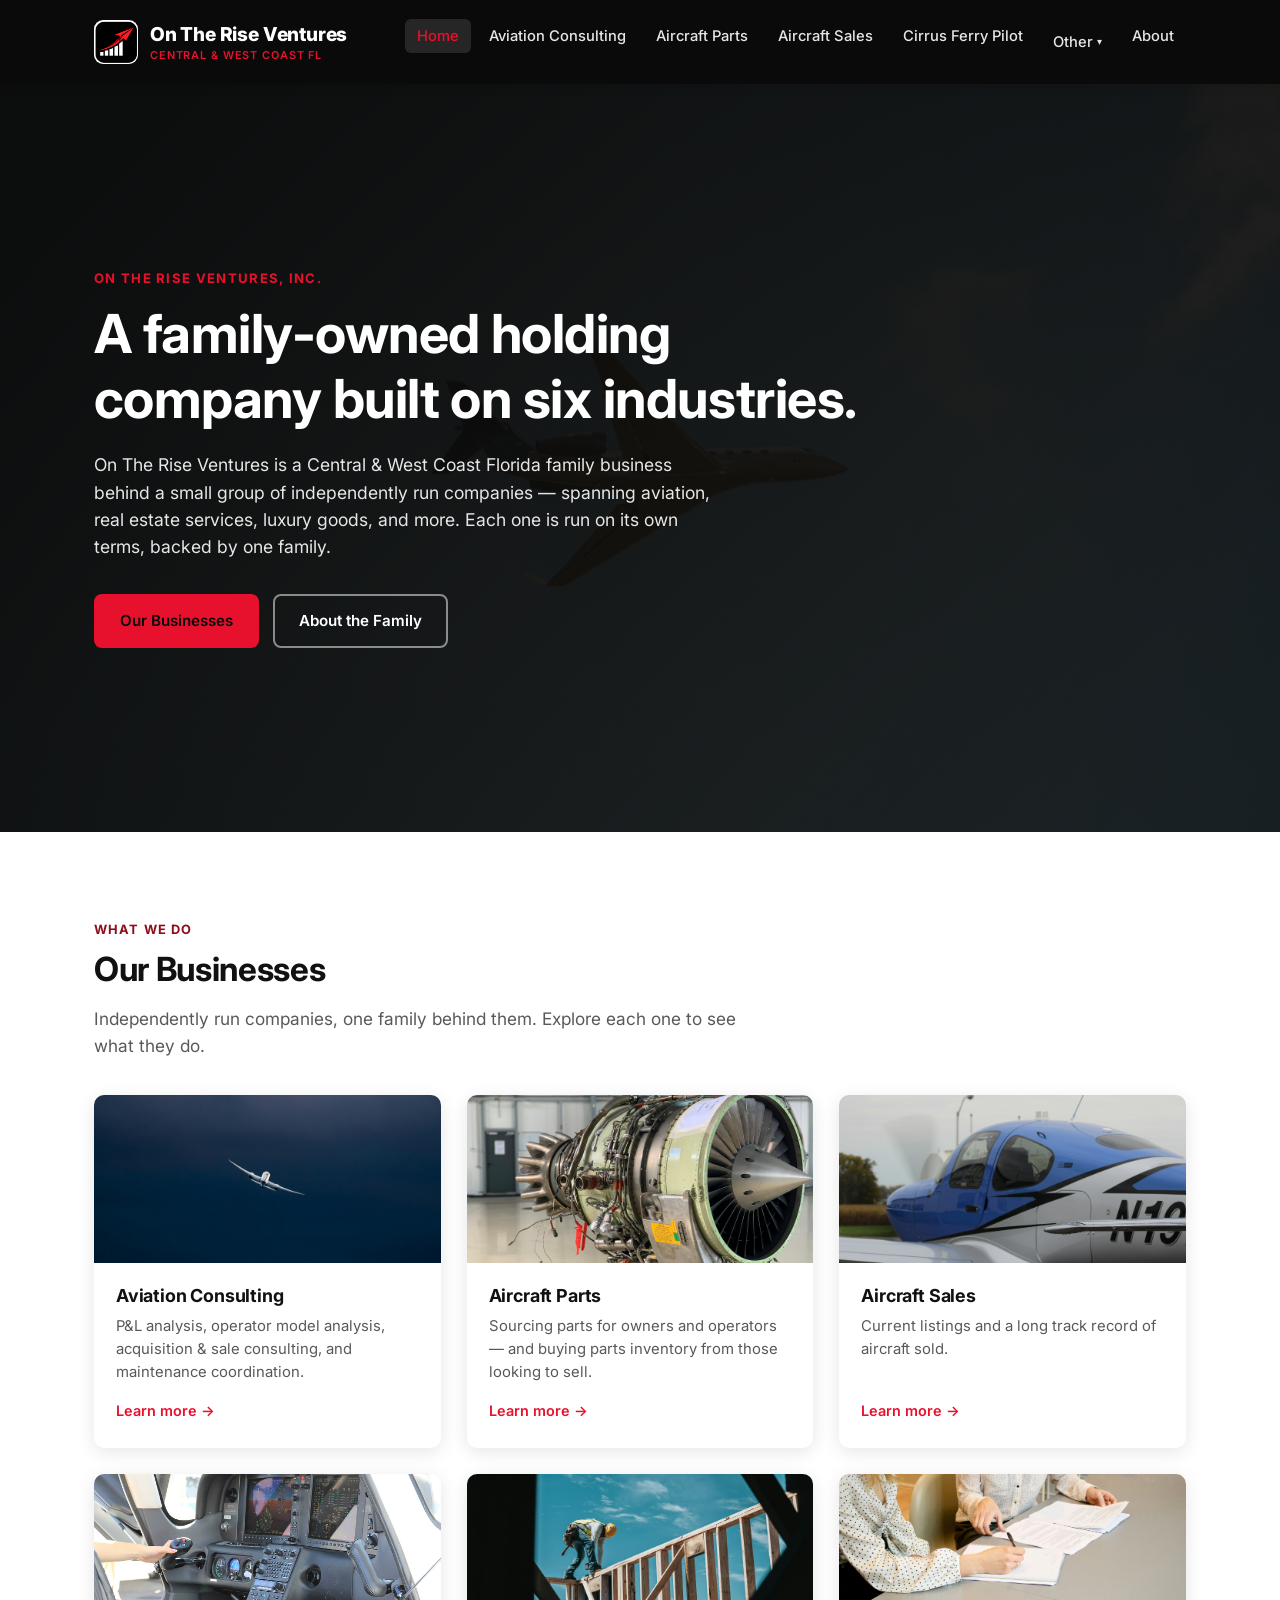
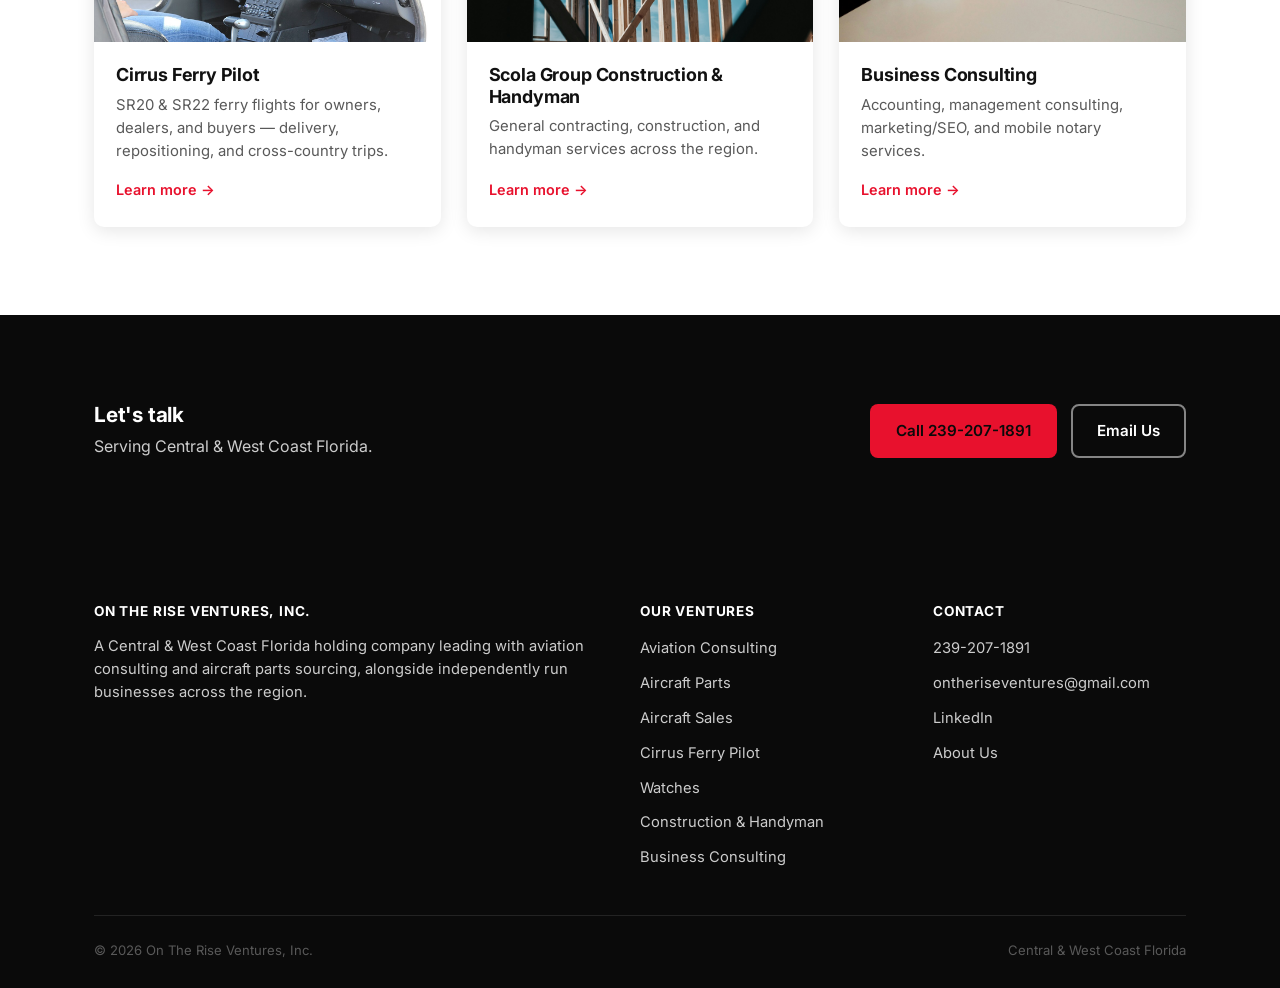
==== index.html @ 6108787e "Remove Watches from homepage grid; give Cirrus Ferry Pilot its own photo Homepage business grid no l" ====
<!DOCTYPE html>
<html lang="en">
<head>
<meta charset="UTF-8">
<meta name="viewport" content="width=device-width, initial-scale=1.0">
<title>On The Rise Ventures | A Family-Owned Holding Company</title>
<meta name="description" content="On The Rise Ventures is a Central &amp; West Coast Florida family business behind six independently run companies spanning aviation, construction, business consulting, and watches.">
<link rel="preconnect" href="https://fonts.googleapis.com">
<link rel="preconnect" href="https://fonts.gstatic.com" crossorigin>
<link href="https://fonts.googleapis.com/css2?family=Inter:wght@400;500;600;700;800&display=swap" rel="stylesheet">
<link rel="stylesheet" href="/assets/css/style.css">
<link rel="icon" href="/assets/images/logo.png" type="image/png">
</head>
<body>

<header class="site-header">
  <div class="container">
    <a href="/" class="brand" style="text-decoration:none;">
      <img src="/assets/images/logo.png" alt="On The Rise Ventures logo" class="brand-logo">
      <span class="brand-text">
        <span class="brand-name">On The Rise Ventures</span>
        <span class="brand-tag">Central &amp; West Coast FL</span>
      </span>
    </a>
    <button class="nav-toggle" aria-label="Toggle menu" aria-expanded="false">&#9776;</button>
    <nav class="main-nav">
      <ul>
        <li><a href="/" aria-current="page">Home</a></li>
        <li><a href="/aviation-consulting.html">Aviation Consulting</a></li>
        <li><a href="/aircraft-parts.html">Aircraft Parts</a></li>
        <li><a href="/aircraft-sales.html">Aircraft Sales</a></li>
        <li><a href="/cirrus-ferry.html">Cirrus Ferry Pilot</a></li>
        <li class="has-dropdown">
          <details class="dropdown">
            <summary>Other</summary>
            <ul class="dropdown-menu">
              <li><a href="/watches.html">Watches</a></li>
              <li><a href="/construction.html">Construction &amp; Handyman</a></li>
              <li><a href="/consulting.html">Business Consulting</a></li>
            </ul>
          </details>
        </li>
        <li><a href="/about.html">About</a></li>
      </ul>
    </nav>
  </div>
</header>

<section class="hero">
  <img class="hero-bg" src="/assets/images/hero-home.jpg" alt="">
  <div class="hero-overlay"></div>
  <div class="container">
    <div class="hero-eyebrow">On The Rise Ventures, Inc.</div>
    <h1>A family-owned holding company built on six industries.</h1>
    <p>On The Rise Ventures is a Central &amp; West Coast Florida family business behind a small group of independently run companies — spanning aviation, real estate services, luxury goods, and more. Each one is run on its own terms, backed by one family.</p>
    <div class="btn-row">
      <a href="#businesses" class="btn btn-primary">Our Businesses</a>
      <a href="/about.html" class="btn btn-outline">About the Family</a>
    </div>
  </div>
</section>

<section id="businesses">
  <div class="container">
    <div class="eyebrow">What We Do</div>
    <h2>Our Businesses</h2>
    <p class="lead">Independently run companies, one family behind them. Explore each one to see what they do.</p>

    <div class="card-grid" style="margin-top:36px;">
      <a class="biz-card" href="/aviation-consulting.html">
        <div class="biz-card-img"><img src="/assets/images/aviation-consulting.jpg" alt="Business jet in flight"></div>
        <div class="biz-card-body">
          <h3>Aviation Consulting</h3>
          <p>P&amp;L analysis, operator model analysis, acquisition &amp; sale consulting, and maintenance coordination.</p>
          <span class="biz-card-link">Learn more &rarr;</span>
        </div>
      </a>
      <a class="biz-card" href="/aircraft-parts.html">
        <div class="biz-card-img"><img src="/assets/images/aircraft-parts.jpg" alt="Aircraft engine parts"></div>
        <div class="biz-card-body">
          <h3>Aircraft Parts</h3>
          <p>Sourcing parts for owners and operators — and buying parts inventory from those looking to sell.</p>
          <span class="biz-card-link">Learn more &rarr;</span>
        </div>
      </a>
      <a class="biz-card" href="/aircraft-sales.html">
        <div class="biz-card-img"><img src="/assets/images/aircraft-sales.jpg" alt="Cirrus SR22 on the ramp"></div>
        <div class="biz-card-body">
          <h3>Aircraft Sales</h3>
          <p>Current listings and a long track record of aircraft sold.</p>
          <span class="biz-card-link">Learn more &rarr;</span>
        </div>
      </a>
      <a class="biz-card" href="/cirrus-ferry.html">
        <div class="biz-card-img"><img src="/assets/images/cirrus-ferry-pilot.jpg" alt="Pilot's hand on the sidestick of a Cirrus SR22 cockpit"></div>
        <div class="biz-card-body">
          <h3>Cirrus Ferry Pilot</h3>
          <p>SR20 &amp; SR22 ferry flights for owners, dealers, and buyers &mdash; delivery, repositioning, and cross-country trips.</p>
          <span class="biz-card-link">Learn more &rarr;</span>
        </div>
      </a>
      <a class="biz-card" href="/construction.html">
        <div class="biz-card-img"><img src="/assets/images/construction.jpg" alt="Framer working on a residential construction site"></div>
        <div class="biz-card-body">
          <h3>Scola Group Construction &amp; Handyman</h3>
          <p>General contracting, construction, and handyman services across the region.</p>
          <span class="biz-card-link">Learn more &rarr;</span>
        </div>
      </a>
      <a class="biz-card" href="/consulting.html">
        <div class="biz-card-img"><img src="/assets/images/consulting.jpg" alt="Two people reviewing business documents"></div>
        <div class="biz-card-body">
          <h3>Business Consulting</h3>
          <p>Accounting, management consulting, marketing/SEO, and mobile notary services.</p>
          <span class="biz-card-link">Learn more &rarr;</span>
        </div>
      </a>
    </div>
  </div>
</section>

<section class="section-dark">
  <div class="container">
    <div class="contact-block" style="background:transparent; padding:0;">
      <div>
        <h3>Let's talk</h3>
        <p>Serving Central &amp; West Coast Florida.</p>
      </div>
      <div class="contact-links">
        <a href="tel:2392071891" class="btn btn-primary">Call 239-207-1891</a>
        <a href="mailto:ontheriseventures@gmail.com" class="btn btn-outline">Email Us</a>
      </div>
    </div>
  </div>
</section>

<footer class="site-footer">
  <div class="container">
    <div class="footer-grid">
      <div>
        <h4>On The Rise Ventures, Inc.</h4>
        <p>A Central &amp; West Coast Florida holding company leading with aviation consulting and aircraft parts sourcing, alongside independently run businesses across the region.</p>
      </div>
      <div>
        <h4>Our Ventures</h4>
        <ul>
          <li><a href="/aviation-consulting.html">Aviation Consulting</a></li>
          <li><a href="/aircraft-parts.html">Aircraft Parts</a></li>
          <li><a href="/aircraft-sales.html">Aircraft Sales</a></li>
          <li><a href="/cirrus-ferry.html">Cirrus Ferry Pilot</a></li>
          <li><a href="/watches.html">Watches</a></li>
          <li><a href="/construction.html">Construction &amp; Handyman</a></li>
          <li><a href="/consulting.html">Business Consulting</a></li>
        </ul>
      </div>
      <div>
        <h4>Contact</h4>
        <ul>
          <li><a href="tel:2392071891">239-207-1891</a></li>
          <li><a href="mailto:ontheriseventures@gmail.com">ontheriseventures@gmail.com</a></li>
          <li><a href="https://www.linkedin.com/in/scolamichael" target="_blank" rel="noopener">LinkedIn</a></li>
          <li><a href="/about.html">About Us</a></li>
        </ul>
      </div>
    </div>
    <div class="footer-bottom">
      <span>&copy; 2026 On The Rise Ventures, Inc.</span>
      <span>Central &amp; West Coast Florida</span>
    </div>
  </div>
</footer>

<script src="/assets/js/main.js"></script>
</body>
</html>
---- assets/css/style.css ----
/* ===== Design tokens ===== */
:root {
  --navy-900: #0a0a0a;
  --navy-800: #161616;
  --navy-700: #262626;
  --terracotta-500: #b3101f;
  --terracotta-600: #8f0c18;
  --teal-500: #e8112d;
  --teal-600: #c40d24;
  --amber-500: #e8112d;
  --amber-600: #c40d24;
  --white: #ffffff;
  --gray-50: #f4f4f4;
  --gray-100: #e6e6e6;
  --gray-300: #cccccc;
  --gray-600: #595959;
  --gray-900: #111111;

  --font-sans: 'Inter', -apple-system, BlinkMacSystemFont, 'Segoe UI', Roboto, sans-serif;

  --max-width: 1140px;
  --radius: 10px;
  --shadow: 0 4px 18px rgba(0, 0, 0, 0.1);
  --shadow-lg: 0 12px 32px rgba(0, 0, 0, 0.22);
}

/* ===== Reset ===== */
* { box-sizing: border-box; margin: 0; padding: 0; }
html { scroll-behavior: smooth; }
body {
  font-family: var(--font-sans);
  color: var(--gray-900);
  background: var(--white);
  line-height: 1.55;
  -webkit-font-smoothing: antialiased;
}
img { max-width: 100%; display: block; }
a { color: inherit; text-decoration: none; }
ul { list-style: none; }
h1, h2, h3, h4 { line-height: 1.2; font-weight: 700; letter-spacing: -0.01em; }
.container {
  max-width: var(--max-width);
  margin: 0 auto;
  padding: 0 24px;
}

/* ===== Header / Nav ===== */
.site-header {
  background: var(--navy-900);
  position: sticky;
  top: 0;
  z-index: 100;
  box-shadow: 0 2px 10px rgba(0,0,0,0.15);
}
.site-header .container {
  display: flex;
  align-items: center;
  justify-content: space-between;
  min-height: 84px;
  padding-top: 14px;
  padding-bottom: 14px;
  gap: 24px;
}
.brand {
  display: flex;
  align-items: center;
  gap: 12px;
  color: var(--white);
  flex-shrink: 0;
  line-height: 1.35;
}
.brand-logo {
  height: 44px;
  width: 44px;
  border-radius: 9px;
  flex-shrink: 0;
}
.brand-text {
  display: flex;
  flex-direction: column;
  justify-content: center;
}
.brand-name {
  font-weight: 800;
  font-size: 1.2rem;
  letter-spacing: -0.01em;
  white-space: nowrap;
}
.brand-tag {
  font-size: 0.68rem;
  color: var(--amber-500);
  text-transform: uppercase;
  letter-spacing: 0.08em;
  font-weight: 600;
  white-space: nowrap;
}
.nav-toggle {
  display: none;
  background: none;
  border: 0;
  color: var(--white);
  font-size: 1.6rem;
  cursor: pointer;
}
.main-nav ul {
  display: flex;
  gap: 6px;
  flex-wrap: wrap;
}
.main-nav a {
  color: var(--gray-100);
  font-size: 0.92rem;
  font-weight: 500;
  padding: 8px 12px;
  border-radius: 6px;
  transition: background 0.15s, color 0.15s;
  white-space: nowrap;
}
.main-nav a:hover,
.main-nav a[aria-current="page"] {
  background: var(--navy-700);
  color: var(--amber-500);
}

.main-nav .has-dropdown { position: relative; display: flex; align-items: center; }
.main-nav summary {
  color: var(--gray-100);
  font-size: 0.92rem;
  font-weight: 500;
  padding: 8px 12px;
  border-radius: 6px;
  transition: background 0.15s, color 0.15s;
  white-space: nowrap;
  cursor: pointer;
  list-style: none;
  display: flex;
  align-items: center;
  gap: 4px;
}
.main-nav summary::-webkit-details-marker { display: none; }
.main-nav summary::after {
  content: "\25BE";
  font-size: 0.7em;
}
.main-nav summary:hover,
.main-nav details[open] summary {
  background: var(--navy-700);
  color: var(--amber-500);
}
.dropdown-menu {
  list-style: none;
  position: absolute;
  top: 100%;
  left: 0;
  margin-top: 4px;
  min-width: 160px;
  background: var(--navy-800);
  border-radius: 8px;
  padding: 6px;
  box-shadow: var(--shadow-lg);
  z-index: 10;
}
.dropdown-menu a { display: block; }

@media (max-width: 1040px) {
  .nav-toggle { display: block; }
  .main-nav {
    display: none;
    position: absolute;
    top: 100%;
    left: 0;
    right: 0;
    background: var(--navy-800);
    padding: 12px;
    max-height: calc(100vh - 84px);
    overflow-y: auto;
  }
  .main-nav.open { display: block; }
  .main-nav ul { flex-direction: column; gap: 2px; }
  .main-nav a { display: block; padding: 12px 14px; }
  .main-nav summary { padding: 12px 14px; }
  .dropdown-menu {
    position: static;
    background: none;
    box-shadow: none;
    padding: 0 0 0 14px;
    margin-top: 0;
  }
}

/* ===== Buttons ===== */
.btn {
  display: inline-flex;
  align-items: center;
  gap: 8px;
  padding: 13px 24px;
  border-radius: 8px;
  font-weight: 600;
  font-size: 0.95rem;
  border: 2px solid transparent;
  cursor: pointer;
  transition: transform 0.15s, box-shadow 0.15s, background 0.15s, color 0.15s;
}
.btn-primary {
  background: var(--amber-500);
  color: var(--navy-900);
}
.btn-primary:hover { background: var(--amber-600); transform: translateY(-1px); }
.btn-outline {
  background: transparent;
  border-color: rgba(255,255,255,0.5);
  color: var(--white);
}
.btn-outline:hover { border-color: var(--white); background: rgba(255,255,255,0.08); }
.btn-dark {
  background: var(--navy-900);
  color: var(--white);
}
.btn-dark:hover { background: var(--navy-700); }
.btn-row { display: flex; gap: 14px; flex-wrap: wrap; }

/* ===== Hero ===== */
.hero {
  position: relative;
  color: var(--white);
  background: linear-gradient(135deg, var(--navy-900) 0%, var(--navy-700) 100%);
  overflow: hidden;
}
.hero-bg {
  position: absolute;
  inset: 0;
  object-fit: cover;
  width: 100%;
  height: 100%;
  opacity: 0.32;
}
.hero-overlay {
  position: absolute;
  inset: 0;
  background: linear-gradient(135deg, rgba(10,10,10,0.94) 10%, rgba(10,10,10,0.6) 100%);
}
.hero .container {
  position: relative;
  padding-top: 96px;
  padding-bottom: 96px;
}
.hero-eyebrow {
  color: var(--amber-500);
  font-weight: 700;
  text-transform: uppercase;
  letter-spacing: 0.1em;
  font-size: 0.82rem;
  margin-bottom: 14px;
}
.hero h1 {
  font-size: clamp(2.1rem, 4.2vw, 3.4rem);
  max-width: 780px;
  margin-bottom: 20px;
}
.hero p {
  font-size: 1.1rem;
  color: var(--gray-100);
  max-width: 620px;
  margin-bottom: 34px;
}
.hero-sm .container { padding-top: 64px; padding-bottom: 64px; }
.hero-sm h1 { font-size: clamp(1.8rem, 3.4vw, 2.6rem); }

/* ===== Sections ===== */
section { padding: 88px 0; }
.section-tight { padding: 56px 0; }
.section-alt { background: var(--gray-50); }
.section-dark { background: var(--navy-900); color: var(--white); }
.eyebrow {
  color: var(--terracotta-600);
  font-weight: 700;
  text-transform: uppercase;
  letter-spacing: 0.09em;
  font-size: 0.8rem;
  margin-bottom: 10px;
}
.section-dark .eyebrow { color: var(--amber-500); }
h2 { font-size: clamp(1.6rem, 2.6vw, 2.2rem); margin-bottom: 16px; }
.lead { font-size: 1.08rem; color: var(--gray-600); max-width: 680px; }
.section-dark .lead { color: var(--gray-300); }

/* ===== Card grid (homepage business lines) ===== */
.card-grid {
  display: grid;
  grid-template-columns: repeat(3, 1fr);
  gap: 26px;
  margin-top: 44px;
}
@media (max-width: 900px) { .card-grid { grid-template-columns: repeat(2, 1fr); } }
@media (max-width: 620px) { .card-grid { grid-template-columns: 1fr; } }

.biz-card {
  background: var(--white);
  border-radius: var(--radius);
  overflow: hidden;
  box-shadow: var(--shadow);
  transition: transform 0.2s, box-shadow 0.2s;
  display: flex;
  flex-direction: column;
}
.biz-card:hover { transform: translateY(-4px); box-shadow: var(--shadow-lg); }
.biz-card-img { height: 168px; overflow: hidden; }
.biz-card-img img { width: 100%; height: 100%; object-fit: cover; }
.biz-card-body { padding: 22px 22px 26px; flex: 1; display: flex; flex-direction: column; }
.biz-card-body h3 { font-size: 1.12rem; margin-bottom: 8px; }
.biz-card-body p { color: var(--gray-600); font-size: 0.93rem; flex: 1; margin-bottom: 16px; }
.biz-card-link {
  color: var(--teal-500);
  font-weight: 600;
  font-size: 0.9rem;
}
.biz-card:hover .biz-card-link { color: var(--amber-600); }

/* ===== Two-column feature (image + text) ===== */
.feature {
  display: grid;
  grid-template-columns: 1fr 1fr;
  gap: 56px;
  align-items: center;
}
.feature-reverse .feature-img { order: 2; }
.feature-img img { border-radius: var(--radius); box-shadow: var(--shadow); }
.feature-list { margin-top: 20px; }
.feature-list li {
  padding-left: 28px;
  position: relative;
  margin-bottom: 12px;
  color: var(--gray-600);
}
.feature-list li::before {
  content: "";
  position: absolute;
  left: 0;
  top: 8px;
  width: 8px;
  height: 8px;
  border-radius: 50%;
  background: var(--amber-500);
}
@media (max-width: 820px) {
  .feature { grid-template-columns: 1fr; gap: 32px; }
  .feature-reverse .feature-img { order: 0; }
}

/* ===== Simple grid list (services etc.) ===== */
.simple-grid {
  display: grid;
  grid-template-columns: repeat(2, 1fr);
  gap: 20px;
  margin-top: 36px;
}
@media (max-width: 700px) { .simple-grid { grid-template-columns: 1fr; } }
.simple-item {
  background: var(--white);
  border: 1px solid var(--gray-100);
  border-radius: var(--radius);
  padding: 24px;
}
.simple-item h3 { font-size: 1.05rem; margin-bottom: 8px; }
.simple-item p { color: var(--gray-600); font-size: 0.93rem; }

/* ===== Contact block ===== */
.contact-block {
  background: var(--navy-900);
  color: var(--white);
  border-radius: var(--radius);
  padding: 40px;
  display: flex;
  flex-wrap: wrap;
  gap: 28px;
  align-items: center;
  justify-content: space-between;
}
.contact-block h3 { font-size: 1.3rem; margin-bottom: 6px; }
.contact-block p { color: var(--gray-300); }
.contact-links { display: flex; gap: 14px; flex-wrap: wrap; }

/* ===== Note / disclaimer ===== */
.note {
  font-size: 0.85rem;
  color: var(--gray-600);
  background: var(--gray-50);
  border-left: 3px solid var(--amber-500);
  padding: 14px 18px;
  border-radius: 4px;
  margin-top: 28px;
}

/* ===== Footer ===== */
.site-footer {
  background: var(--navy-900);
  color: var(--gray-300);
  padding: 56px 0 28px;
}
.footer-grid {
  display: grid;
  grid-template-columns: 2fr 1fr 1fr;
  gap: 40px;
  padding-bottom: 36px;
  border-bottom: 1px solid rgba(255,255,255,0.1);
}
@media (max-width: 700px) { .footer-grid { grid-template-columns: 1fr; gap: 28px; } }
.footer-grid h4 {
  color: var(--white);
  font-size: 0.85rem;
  text-transform: uppercase;
  letter-spacing: 0.06em;
  margin-bottom: 16px;
}
.footer-grid a, .footer-grid p { color: var(--gray-300); font-size: 0.92rem; }
.footer-grid ul li { margin-bottom: 10px; }
.footer-grid ul a:hover { color: var(--amber-500); }
.footer-bottom {
  padding-top: 24px;
  display: flex;
  justify-content: space-between;
  flex-wrap: wrap;
  gap: 10px;
  font-size: 0.82rem;
  color: var(--gray-600);
}

/* ===== Forms ===== */
.request-form { max-width:600px; margin-top:8px; }
.form-field { margin-bottom:18px; }
.form-field label { display:block; font-weight:600; margin-bottom:6px; font-size:0.9rem; }
.form-field input, .form-field textarea {
  width:100%; padding:12px 14px; border:1px solid var(--gray-300); border-radius:8px;
  font-family:inherit; font-size:0.95rem; color:var(--gray-900); background:var(--white);
}
.form-field textarea { min-height:100px; resize:vertical; }
.form-field input:focus, .form-field textarea:focus { outline:2px solid var(--teal-500); outline-offset:1px; }
.form-note { font-size:0.82rem; color:var(--gray-600); margin-top:10px; }

/* ===== Sold / listing cards ===== */
.sold-grid {
  display:grid; grid-template-columns:repeat(3,1fr); gap:18px; margin-top:28px;
}
@media (max-width: 900px) { .sold-grid { grid-template-columns:repeat(2,1fr); } }
@media (max-width: 620px) { .sold-grid { grid-template-columns:1fr; } }
.sold-item {
  position:relative; background:var(--white); border:1px solid var(--gray-100);
  border-radius:var(--radius); padding:18px 20px;
}
.sold-item h4 { font-size:1rem; margin-bottom:2px; padding-right:60px; }
.sold-item .reg { font-size:0.8rem; color:var(--terracotta-500); font-weight:600; margin-bottom:8px; }
.sold-item p { font-size:0.85rem; color:var(--gray-600); }
.status-badge {
  position:absolute; top:16px; right:16px; background:var(--navy-900); color:var(--white);
  font-size:0.65rem; font-weight:700; letter-spacing:0.05em; padding:3px 9px; border-radius:4px;
}
.status-badge.current { background:var(--amber-500); color:var(--navy-900); }

/* ===== Rate table ===== */
.rate-table { width:100%; border-collapse:collapse; margin-top:8px; }
.rate-table th, .rate-table td { text-align:left; padding:10px 14px; border-bottom:1px solid var(--gray-100); font-size:0.92rem; }
.rate-table th { color:var(--gray-600); text-transform:uppercase; font-size:0.7rem; letter-spacing:0.06em; }

/* ===== Utilities ===== */
.text-center { text-align: center; }
.mx-auto { margin-left: auto; margin-right: auto; }
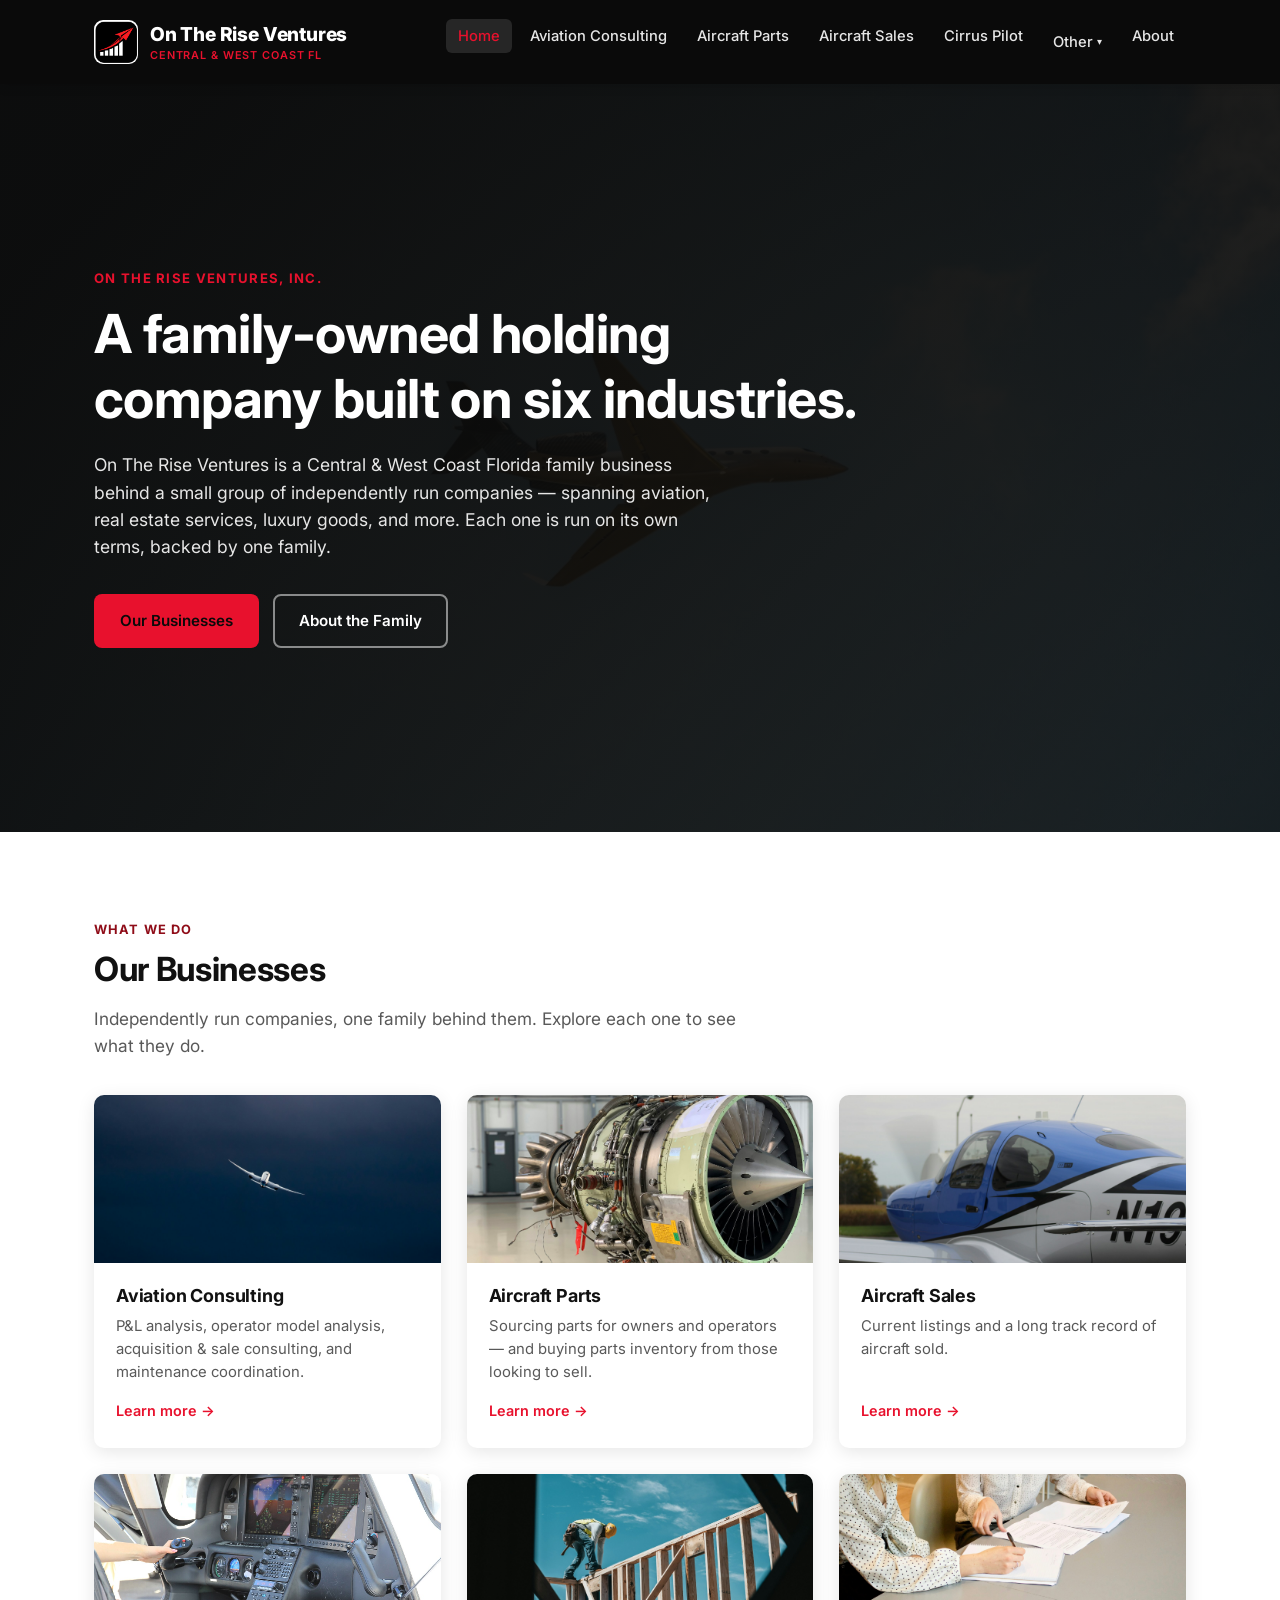
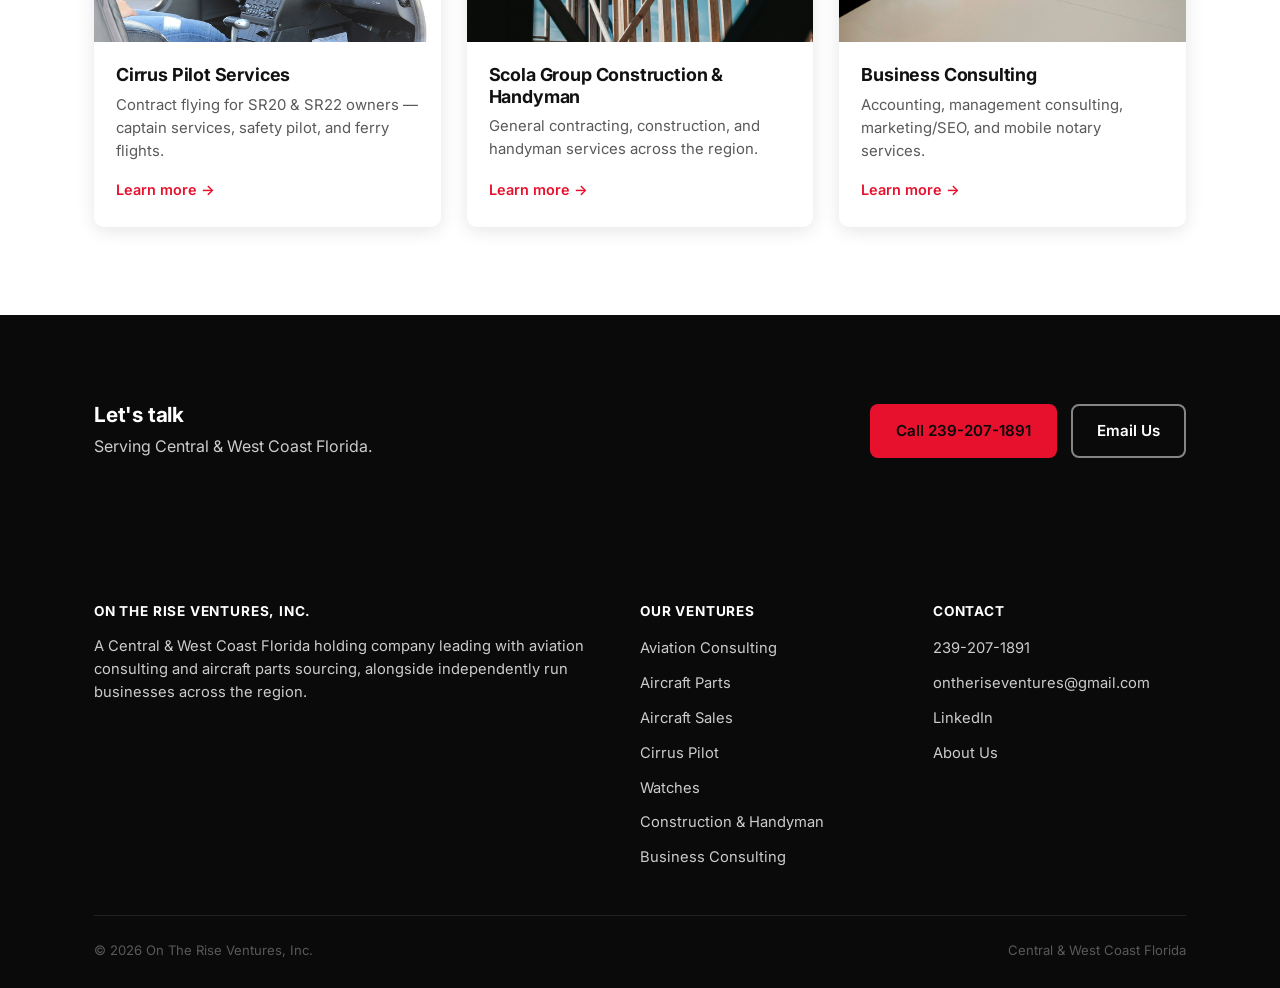
==== commit 311c216e: "Rename Cirrus Ferry Pilot to Cirrus Pilot Services, broaden scope Renamed cirrus-ferry.html to cirru" ====
--- a/index.html
+++ b/index.html
@@ -29,7 +29,7 @@
         <li><a href="/aviation-consulting.html">Aviation Consulting</a></li>
         <li><a href="/aircraft-parts.html">Aircraft Parts</a></li>
         <li><a href="/aircraft-sales.html">Aircraft Sales</a></li>
-        <li><a href="/cirrus-ferry.html">Cirrus Ferry Pilot</a></li>
+        <li><a href="/cirrus-pilot.html">Cirrus Pilot</a></li>
         <li class="has-dropdown">
           <details class="dropdown">
             <summary>Other</summary>
@@ -91,11 +91,11 @@
           <span class="biz-card-link">Learn more &rarr;</span>
         </div>
       </a>
-      <a class="biz-card" href="/cirrus-ferry.html">
+      <a class="biz-card" href="/cirrus-pilot.html">
         <div class="biz-card-img"><img src="/assets/images/cirrus-ferry-pilot.jpg" alt="Pilot's hand on the sidestick of a Cirrus SR22 cockpit"></div>
         <div class="biz-card-body">
-          <h3>Cirrus Ferry Pilot</h3>
-          <p>SR20 &amp; SR22 ferry flights for owners, dealers, and buyers &mdash; delivery, repositioning, and cross-country trips.</p>
+          <h3>Cirrus Pilot Services</h3>
+          <p>Contract flying for SR20 &amp; SR22 owners &mdash; captain services, safety pilot, and ferry flights.</p>
           <span class="biz-card-link">Learn more &rarr;</span>
         </div>
       </a>
@@ -147,7 +147,7 @@
           <li><a href="/aviation-consulting.html">Aviation Consulting</a></li>
           <li><a href="/aircraft-parts.html">Aircraft Parts</a></li>
           <li><a href="/aircraft-sales.html">Aircraft Sales</a></li>
-          <li><a href="/cirrus-ferry.html">Cirrus Ferry Pilot</a></li>
+          <li><a href="/cirrus-pilot.html">Cirrus Pilot</a></li>
           <li><a href="/watches.html">Watches</a></li>
           <li><a href="/construction.html">Construction &amp; Handyman</a></li>
           <li><a href="/consulting.html">Business Consulting</a></li>
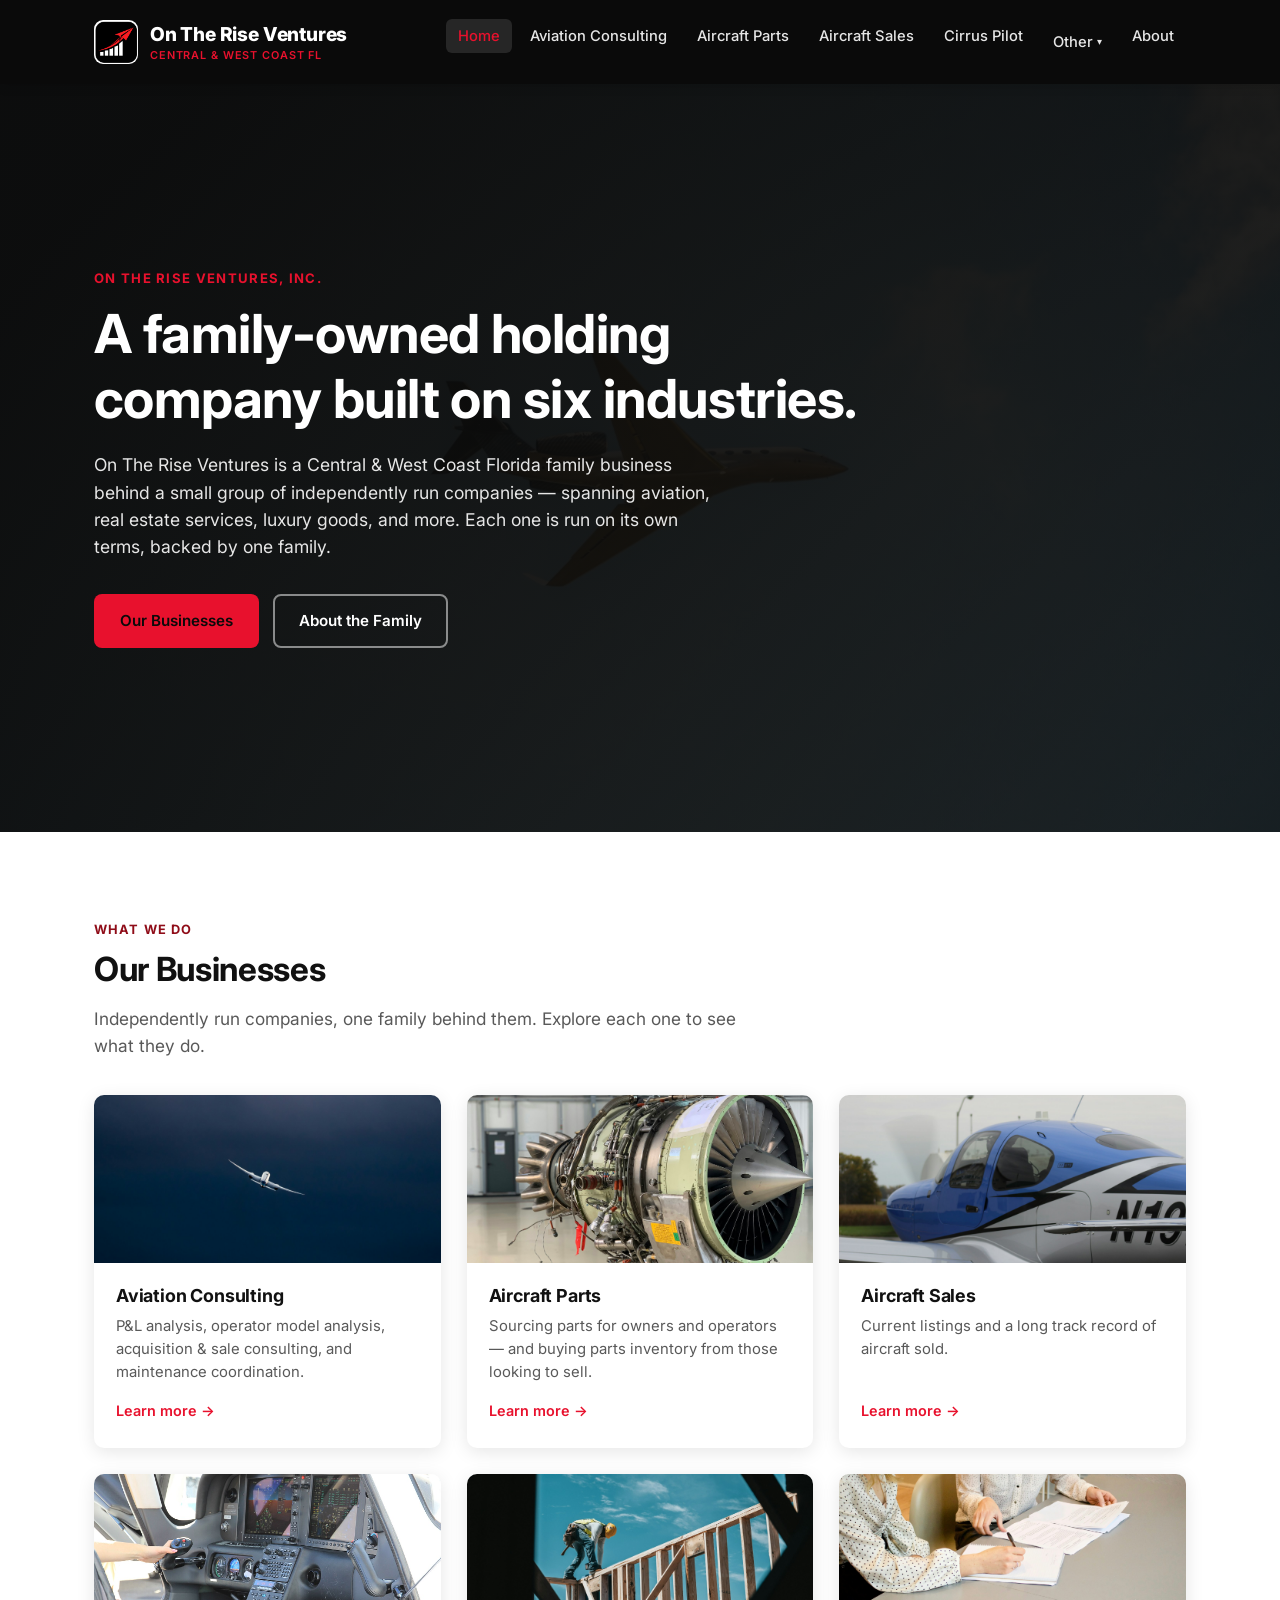
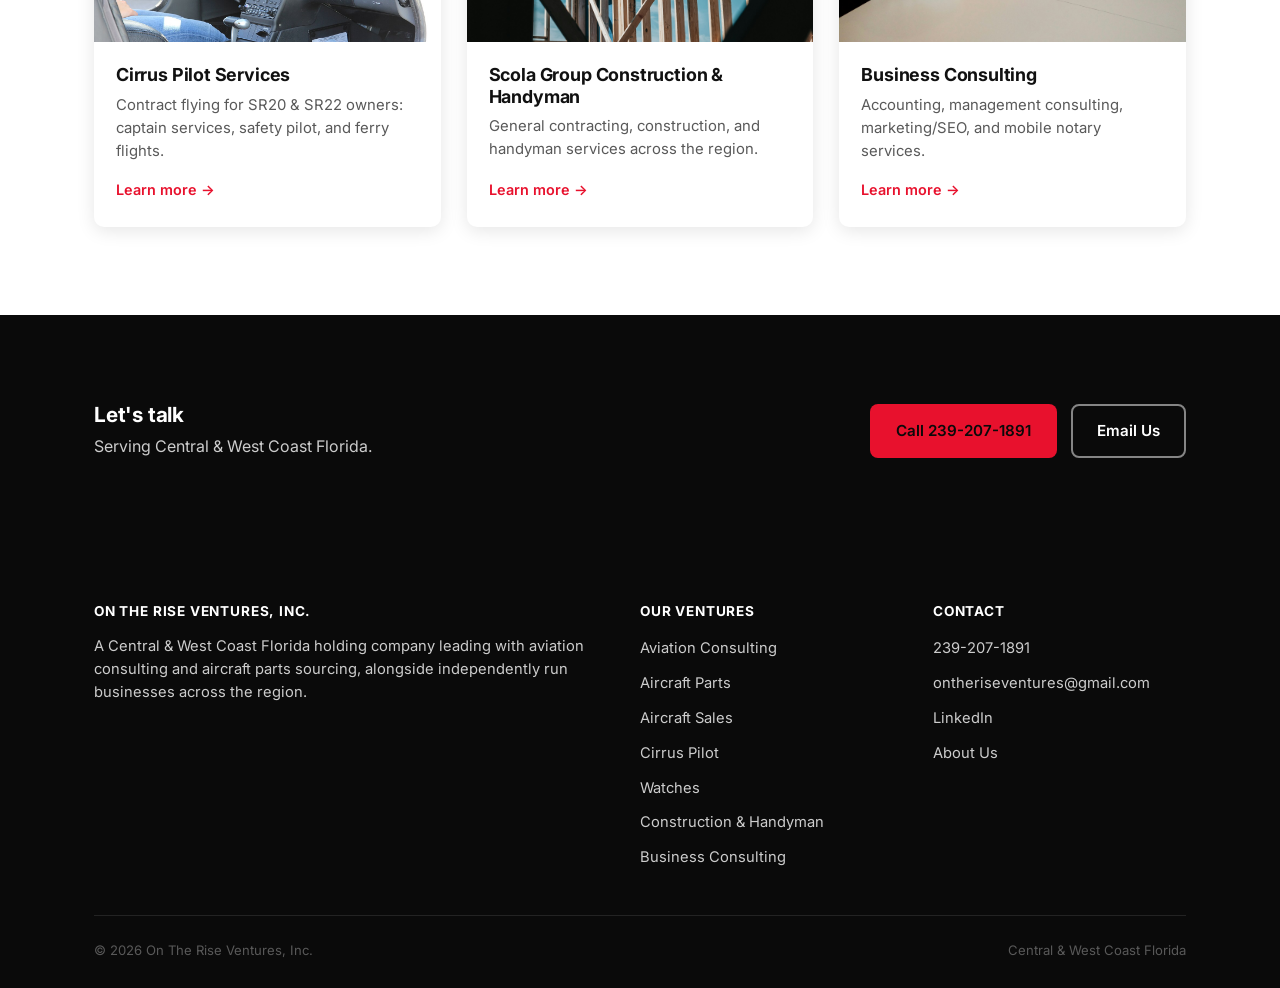
==== commit 315ba195: "Replace em dashes site-wide with periods, colons, and commas 39 em dashes across every page rewritte" ====
--- a/index.html
+++ b/index.html
@@ -95,7 +95,7 @@
         <div class="biz-card-img"><img src="/assets/images/cirrus-ferry-pilot.jpg" alt="Pilot's hand on the sidestick of a Cirrus SR22 cockpit"></div>
         <div class="biz-card-body">
           <h3>Cirrus Pilot Services</h3>
-          <p>Contract flying for SR20 &amp; SR22 owners &mdash; captain services, safety pilot, and ferry flights.</p>
+          <p>Contract flying for SR20 &amp; SR22 owners: captain services, safety pilot, and ferry flights.</p>
           <span class="biz-card-link">Learn more &rarr;</span>
         </div>
       </a>
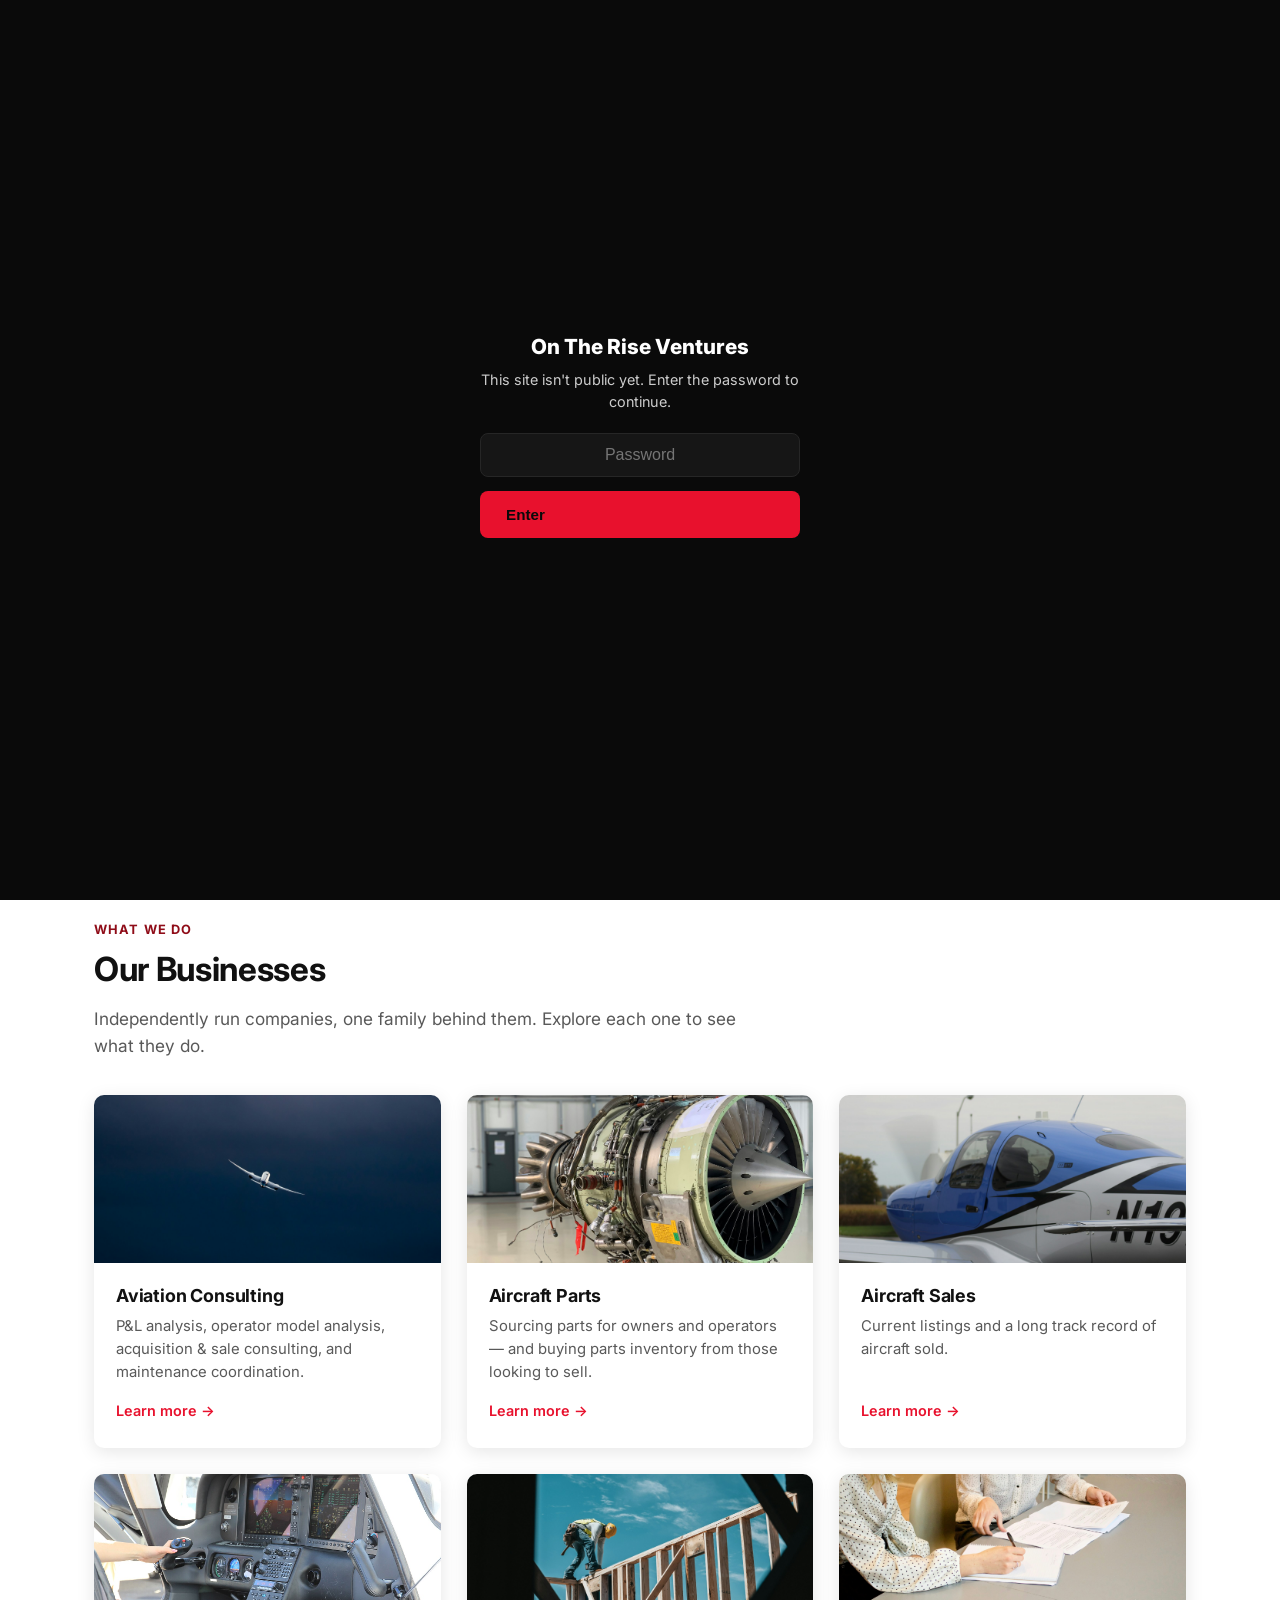
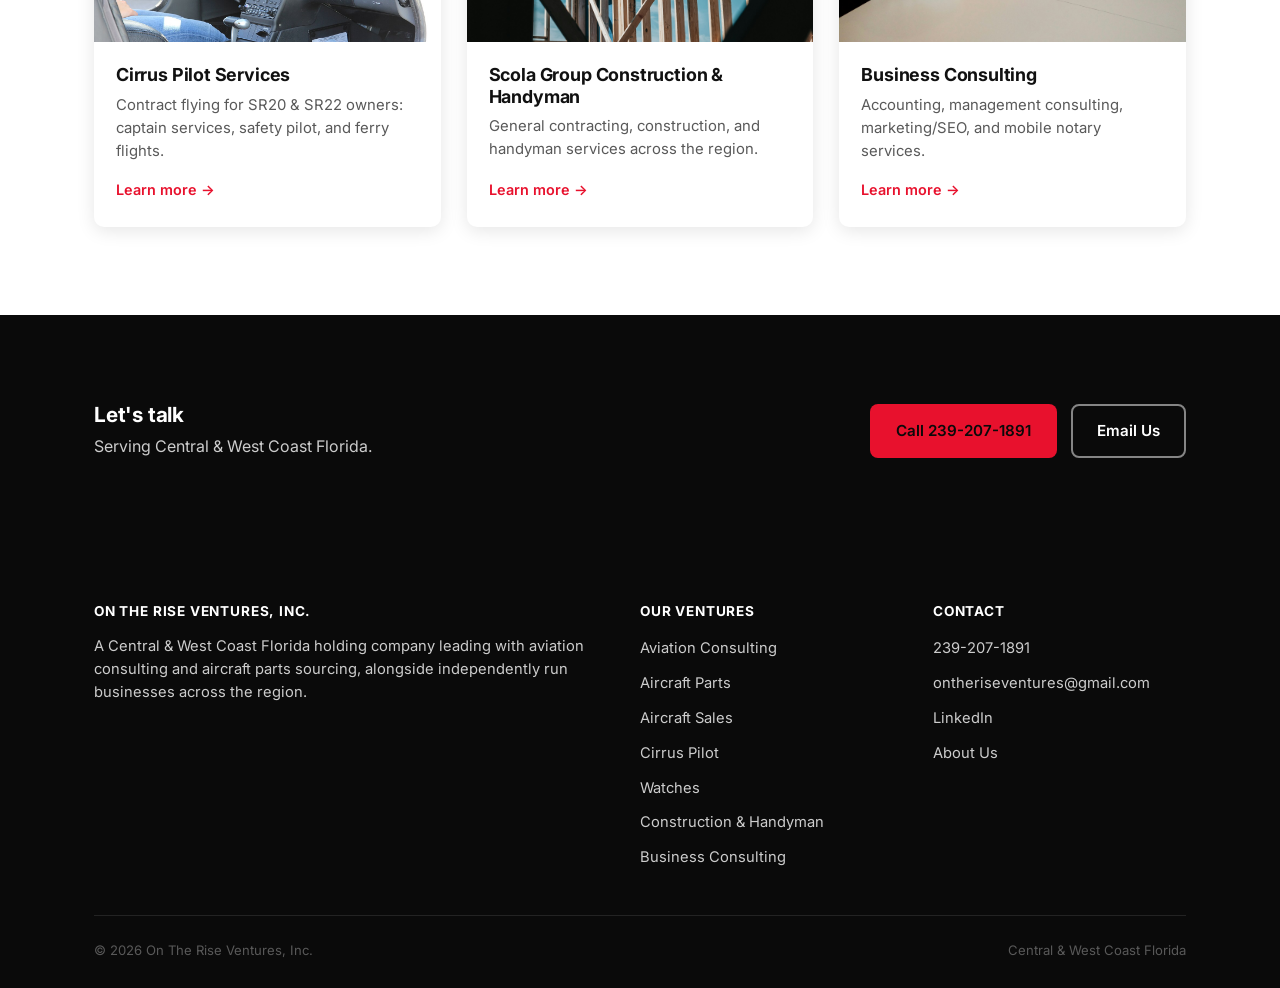
==== commit 7456d0e3: "Add a pre-launch password gate to every page Client-side overlay blocks all page content behind a pa" ====
--- a/index.html
+++ b/index.html
@@ -12,6 +12,34 @@
 <link rel="icon" href="/assets/images/logo.png" type="image/png">
 </head>
 <body>
+<div id="otrv-gate" class="otrv-gate">
+  <form id="otrv-gate-form" class="otrv-gate-box">
+    <div class="otrv-gate-title">On The Rise Ventures</div>
+    <div class="otrv-gate-sub">This site isn't public yet. Enter the password to continue.</div>
+    <input id="otrv-gate-input" type="password" autocomplete="off" placeholder="Password">
+    <button type="submit" class="btn btn-primary">Enter</button>
+    <div id="otrv-gate-error" class="otrv-gate-error">Incorrect password.</div>
+  </form>
+</div>
+<script>
+(function () {
+  var gate = document.getElementById('otrv-gate');
+  if (localStorage.getItem('otrv_unlocked') === '1') {
+    gate.style.display = 'none';
+    return;
+  }
+  document.getElementById('otrv-gate-form').addEventListener('submit', function (e) {
+    e.preventDefault();
+    var val = document.getElementById('otrv-gate-input').value;
+    if (val === '0228') {
+      localStorage.setItem('otrv_unlocked', '1');
+      gate.style.display = 'none';
+    } else {
+      document.getElementById('otrv-gate-error').style.visibility = 'visible';
+    }
+  });
+})();
+</script>
 
 <header class="site-header">
   <div class="container">
--- a/assets/css/style.css
+++ b/assets/css/style.css
@@ -464,3 +464,39 @@
 /* ===== Utilities ===== */
 .text-center { text-align: center; }
 .mx-auto { margin-left: auto; margin-right: auto; }
+
+/* ===== Pre-launch gate ===== */
+.otrv-gate {
+  position: fixed;
+  inset: 0;
+  z-index: 99999;
+  background: var(--navy-900);
+  color: var(--white);
+  display: flex;
+  align-items: center;
+  justify-content: center;
+  padding: 24px;
+}
+.otrv-gate-box { text-align: center; max-width: 320px; }
+.otrv-gate-title { font-weight: 800; font-size: 1.3rem; margin-bottom: 6px; }
+.otrv-gate-sub { color: var(--gray-300); font-size: 0.9rem; margin-bottom: 20px; }
+.otrv-gate-box input {
+  width: 100%;
+  padding: 12px 14px;
+  border-radius: 8px;
+  border: 1px solid var(--navy-700);
+  background: var(--navy-800);
+  color: var(--white);
+  font-size: 1rem;
+  text-align: center;
+}
+.otrv-gate-box button {
+  margin-top: 14px;
+  width: 100%;
+}
+.otrv-gate-error {
+  color: var(--amber-500);
+  margin-top: 10px;
+  font-size: 0.85rem;
+  visibility: hidden;
+}
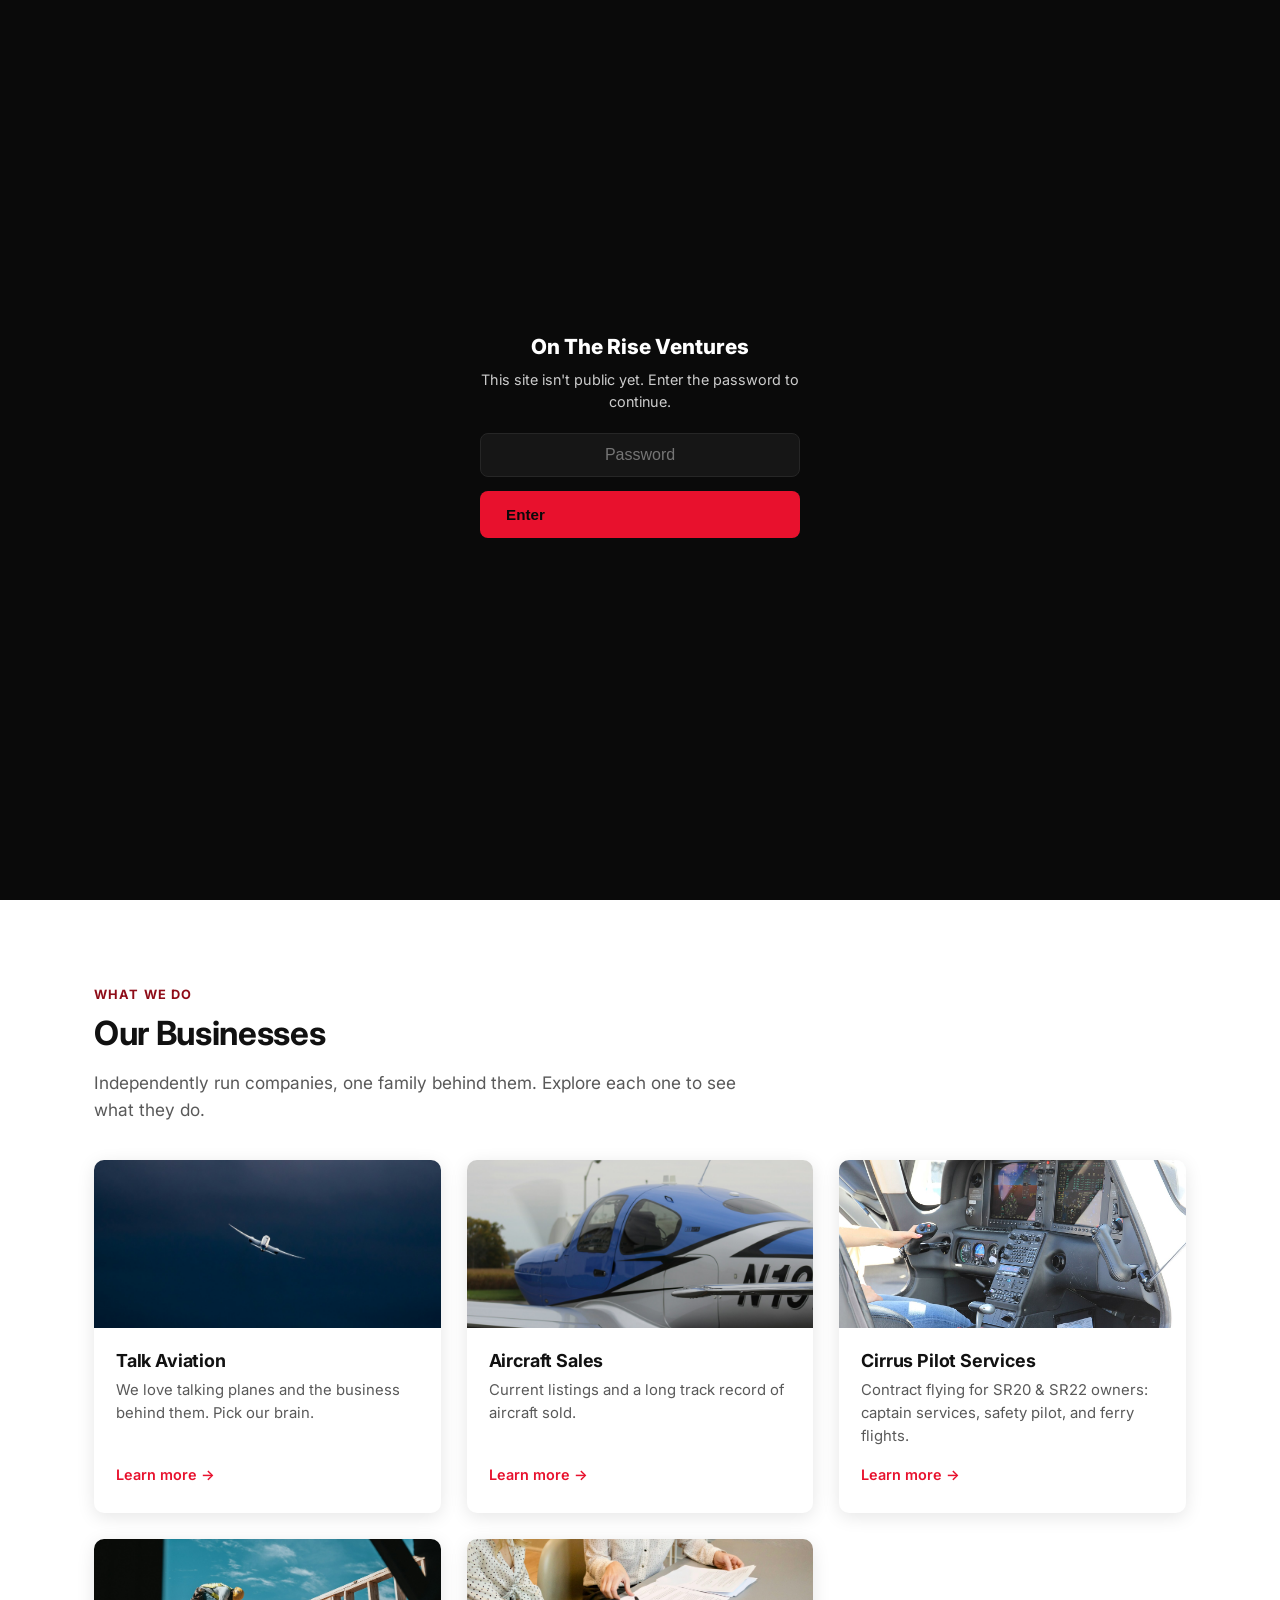
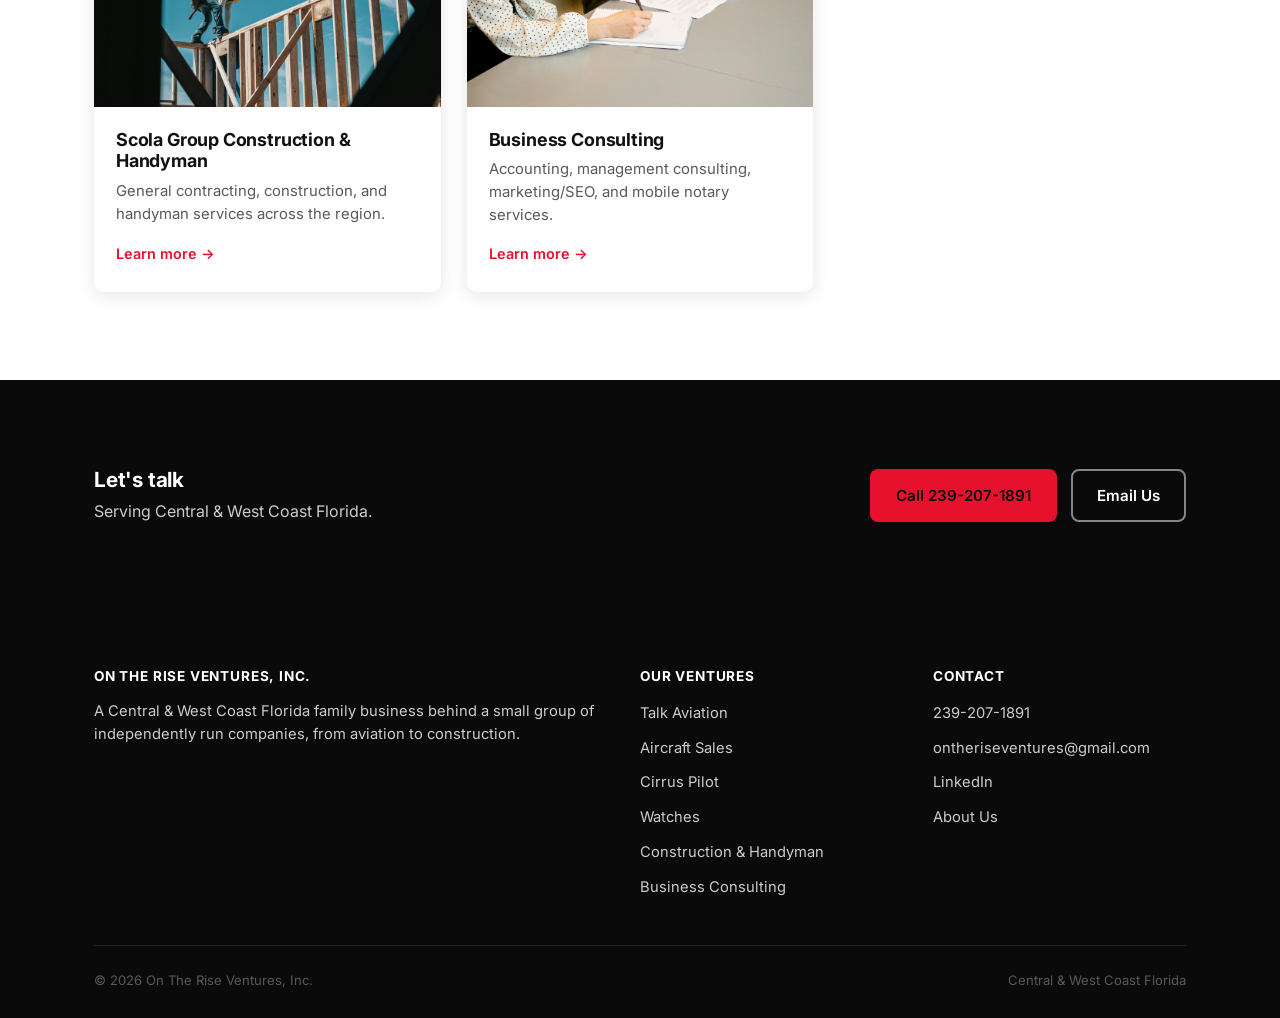
==== commit 2a576116: "Disable Aircraft Parts, turn Aviation Consulting into Talk Aviation Moved the Aircraft Parts page an" ====
--- a/index.html
+++ b/index.html
@@ -4,7 +4,7 @@
 <meta charset="UTF-8">
 <meta name="viewport" content="width=device-width, initial-scale=1.0">
 <title>On The Rise Ventures | A Family-Owned Holding Company</title>
-<meta name="description" content="On The Rise Ventures is a Central &amp; West Coast Florida family business behind six independently run companies spanning aviation, construction, business consulting, and watches.">
+<meta name="description" content="On The Rise Ventures is a Central &amp; West Coast Florida family business behind a small group of independently run companies spanning aviation, construction, and business services.">
 <link rel="preconnect" href="https://fonts.googleapis.com">
 <link rel="preconnect" href="https://fonts.gstatic.com" crossorigin>
 <link href="https://fonts.googleapis.com/css2?family=Inter:wght@400;500;600;700;800&display=swap" rel="stylesheet">
@@ -54,8 +54,7 @@
     <nav class="main-nav">
       <ul>
         <li><a href="/" aria-current="page">Home</a></li>
-        <li><a href="/aviation-consulting.html">Aviation Consulting</a></li>
-        <li><a href="/aircraft-parts.html">Aircraft Parts</a></li>
+        <li><a href="/aviation.html">Talk Aviation</a></li>
         <li><a href="/aircraft-sales.html">Aircraft Sales</a></li>
         <li><a href="/cirrus-pilot.html">Cirrus Pilot</a></li>
         <li class="has-dropdown">
@@ -79,8 +78,8 @@
   <div class="hero-overlay"></div>
   <div class="container">
     <div class="hero-eyebrow">On The Rise Ventures, Inc.</div>
-    <h1>A family-owned holding company built on six industries.</h1>
-    <p>On The Rise Ventures is a Central &amp; West Coast Florida family business behind a small group of independently run companies — spanning aviation, real estate services, luxury goods, and more. Each one is run on its own terms, backed by one family.</p>
+    <h1>A family-owned holding company built on aviation and more.</h1>
+    <p>On The Rise Ventures is a Central &amp; West Coast Florida family business behind a small group of independently run companies, spanning aviation, construction, and business services. Each one is run on its own terms, backed by one family.</p>
     <div class="btn-row">
       <a href="#businesses" class="btn btn-primary">Our Businesses</a>
       <a href="/about.html" class="btn btn-outline">About the Family</a>
@@ -95,19 +94,11 @@
     <p class="lead">Independently run companies, one family behind them. Explore each one to see what they do.</p>
 
     <div class="card-grid" style="margin-top:36px;">
-      <a class="biz-card" href="/aviation-consulting.html">
-        <div class="biz-card-img"><img src="/assets/images/aviation-consulting.jpg" alt="Business jet in flight"></div>
+      <a class="biz-card" href="/aviation.html">
+        <div class="biz-card-img"><img src="/assets/images/aviation.jpg" alt="Business jet in flight"></div>
         <div class="biz-card-body">
-          <h3>Aviation Consulting</h3>
-          <p>P&amp;L analysis, operator model analysis, acquisition &amp; sale consulting, and maintenance coordination.</p>
-          <span class="biz-card-link">Learn more &rarr;</span>
-        </div>
-      </a>
-      <a class="biz-card" href="/aircraft-parts.html">
-        <div class="biz-card-img"><img src="/assets/images/aircraft-parts.jpg" alt="Aircraft engine parts"></div>
-        <div class="biz-card-body">
-          <h3>Aircraft Parts</h3>
-          <p>Sourcing parts for owners and operators — and buying parts inventory from those looking to sell.</p>
+          <h3>Talk Aviation</h3>
+          <p>We love talking planes and the business behind them. Pick our brain.</p>
           <span class="biz-card-link">Learn more &rarr;</span>
         </div>
       </a>
@@ -167,13 +158,12 @@
     <div class="footer-grid">
       <div>
         <h4>On The Rise Ventures, Inc.</h4>
-        <p>A Central &amp; West Coast Florida holding company leading with aviation consulting and aircraft parts sourcing, alongside independently run businesses across the region.</p>
+        <p>A Central &amp; West Coast Florida family business behind a small group of independently run companies, from aviation to construction.</p>
       </div>
       <div>
         <h4>Our Ventures</h4>
         <ul>
-          <li><a href="/aviation-consulting.html">Aviation Consulting</a></li>
-          <li><a href="/aircraft-parts.html">Aircraft Parts</a></li>
+          <li><a href="/aviation.html">Talk Aviation</a></li>
           <li><a href="/aircraft-sales.html">Aircraft Sales</a></li>
           <li><a href="/cirrus-pilot.html">Cirrus Pilot</a></li>
           <li><a href="/watches.html">Watches</a></li>
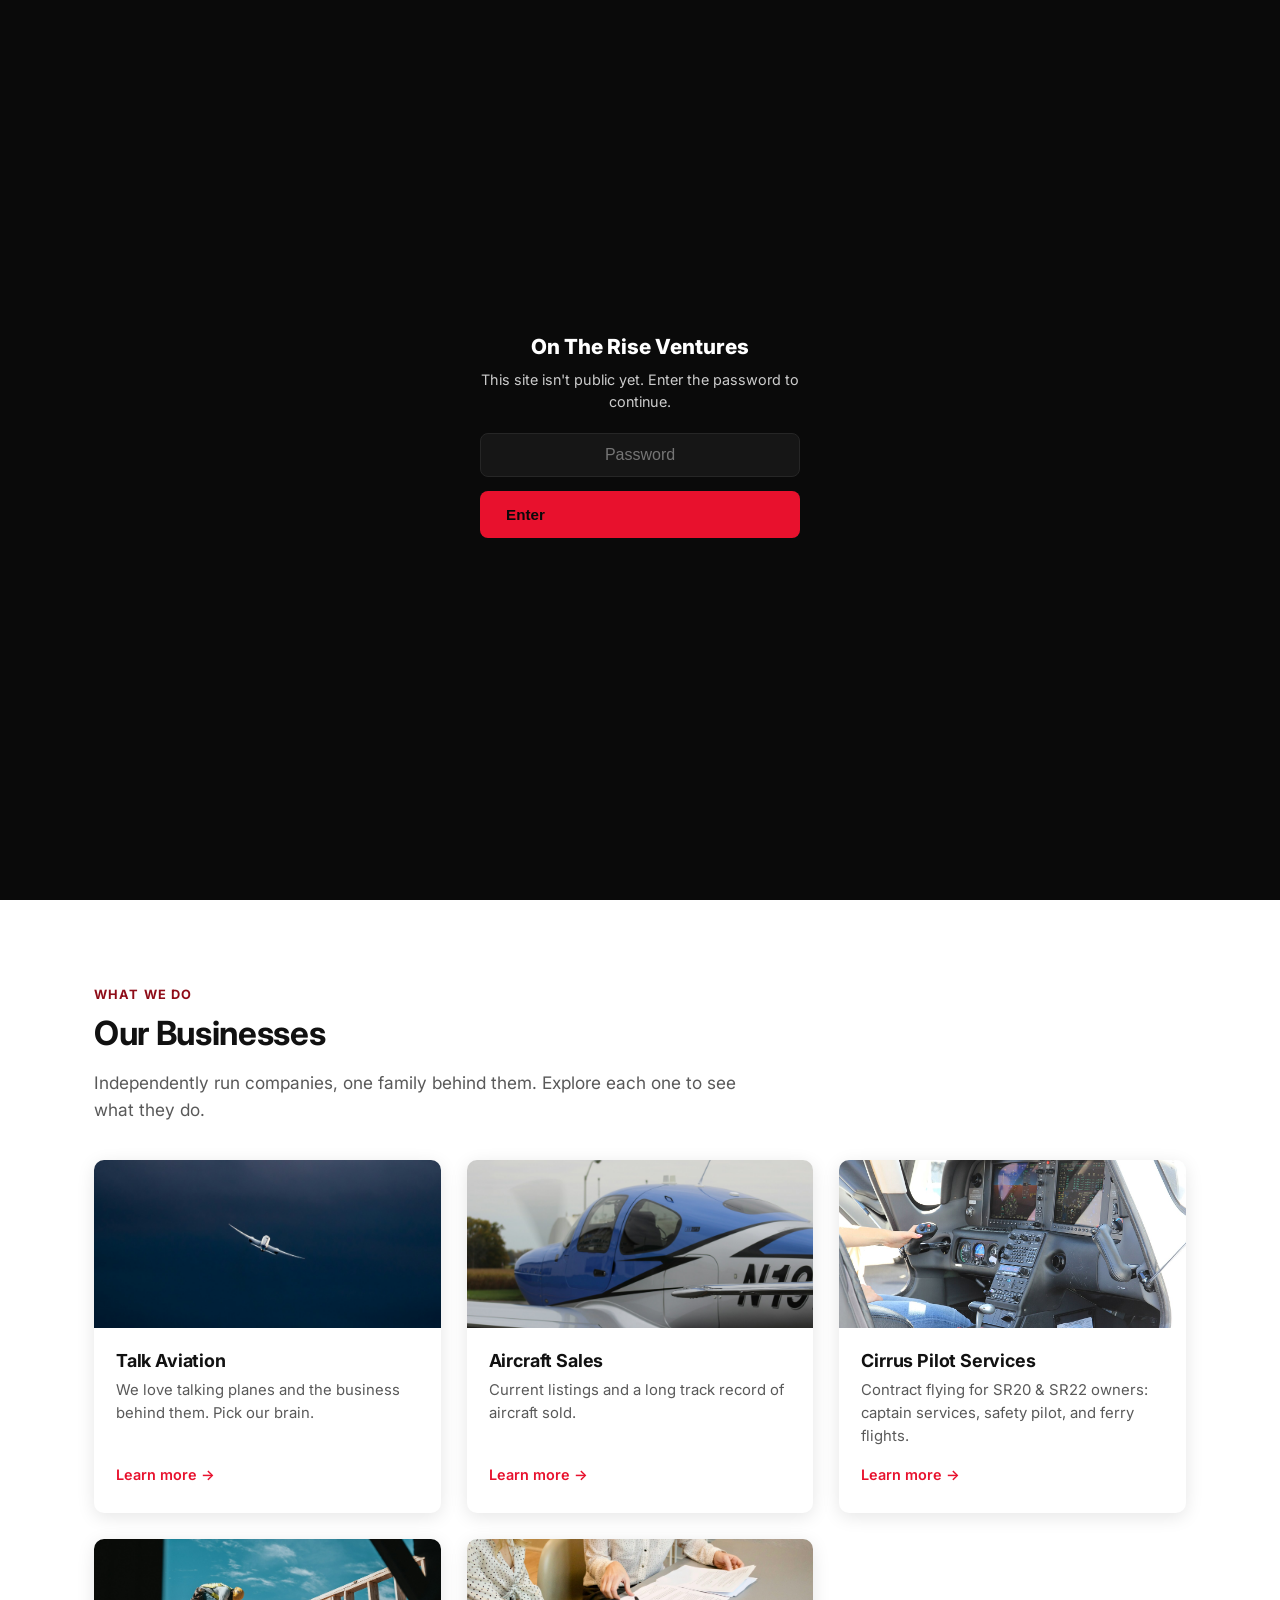
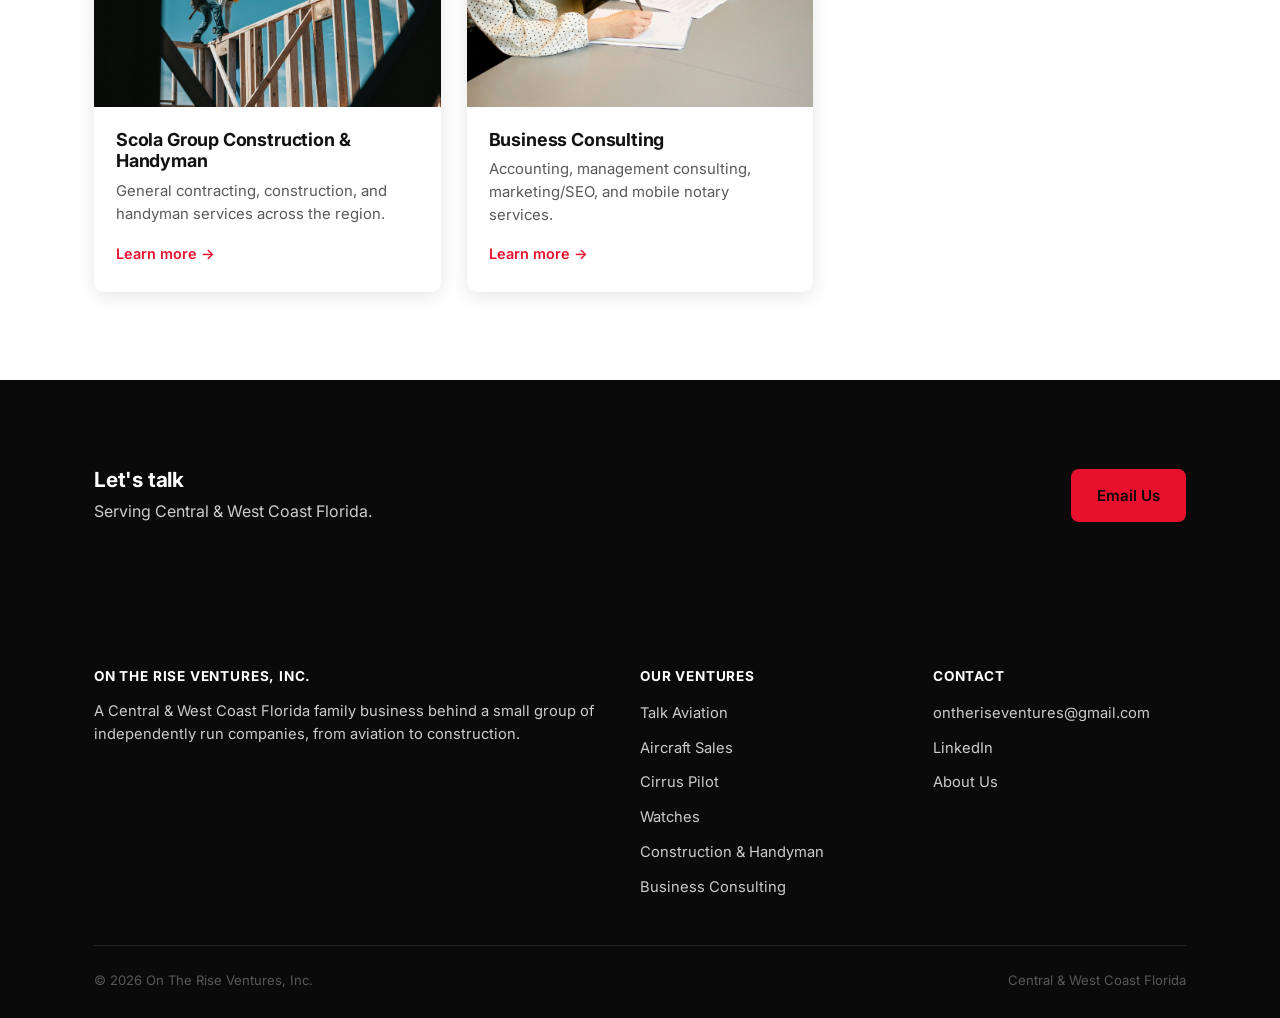
==== commit 0ca08fb3: "Remove the 239-207-1891 phone number site-wide Dropped every Call button and footer phone link, left" ====
--- a/index.html
+++ b/index.html
@@ -146,8 +146,7 @@
         <p>Serving Central &amp; West Coast Florida.</p>
       </div>
       <div class="contact-links">
-        <a href="tel:2392071891" class="btn btn-primary">Call 239-207-1891</a>
-        <a href="mailto:ontheriseventures@gmail.com" class="btn btn-outline">Email Us</a>
+        <a href="mailto:ontheriseventures@gmail.com" class="btn btn-primary">Email Us</a>
       </div>
     </div>
   </div>
@@ -174,7 +173,6 @@
       <div>
         <h4>Contact</h4>
         <ul>
-          <li><a href="tel:2392071891">239-207-1891</a></li>
           <li><a href="mailto:ontheriseventures@gmail.com">ontheriseventures@gmail.com</a></li>
           <li><a href="https://www.linkedin.com/in/scolamichael" target="_blank" rel="noopener">LinkedIn</a></li>
           <li><a href="/about.html">About Us</a></li>
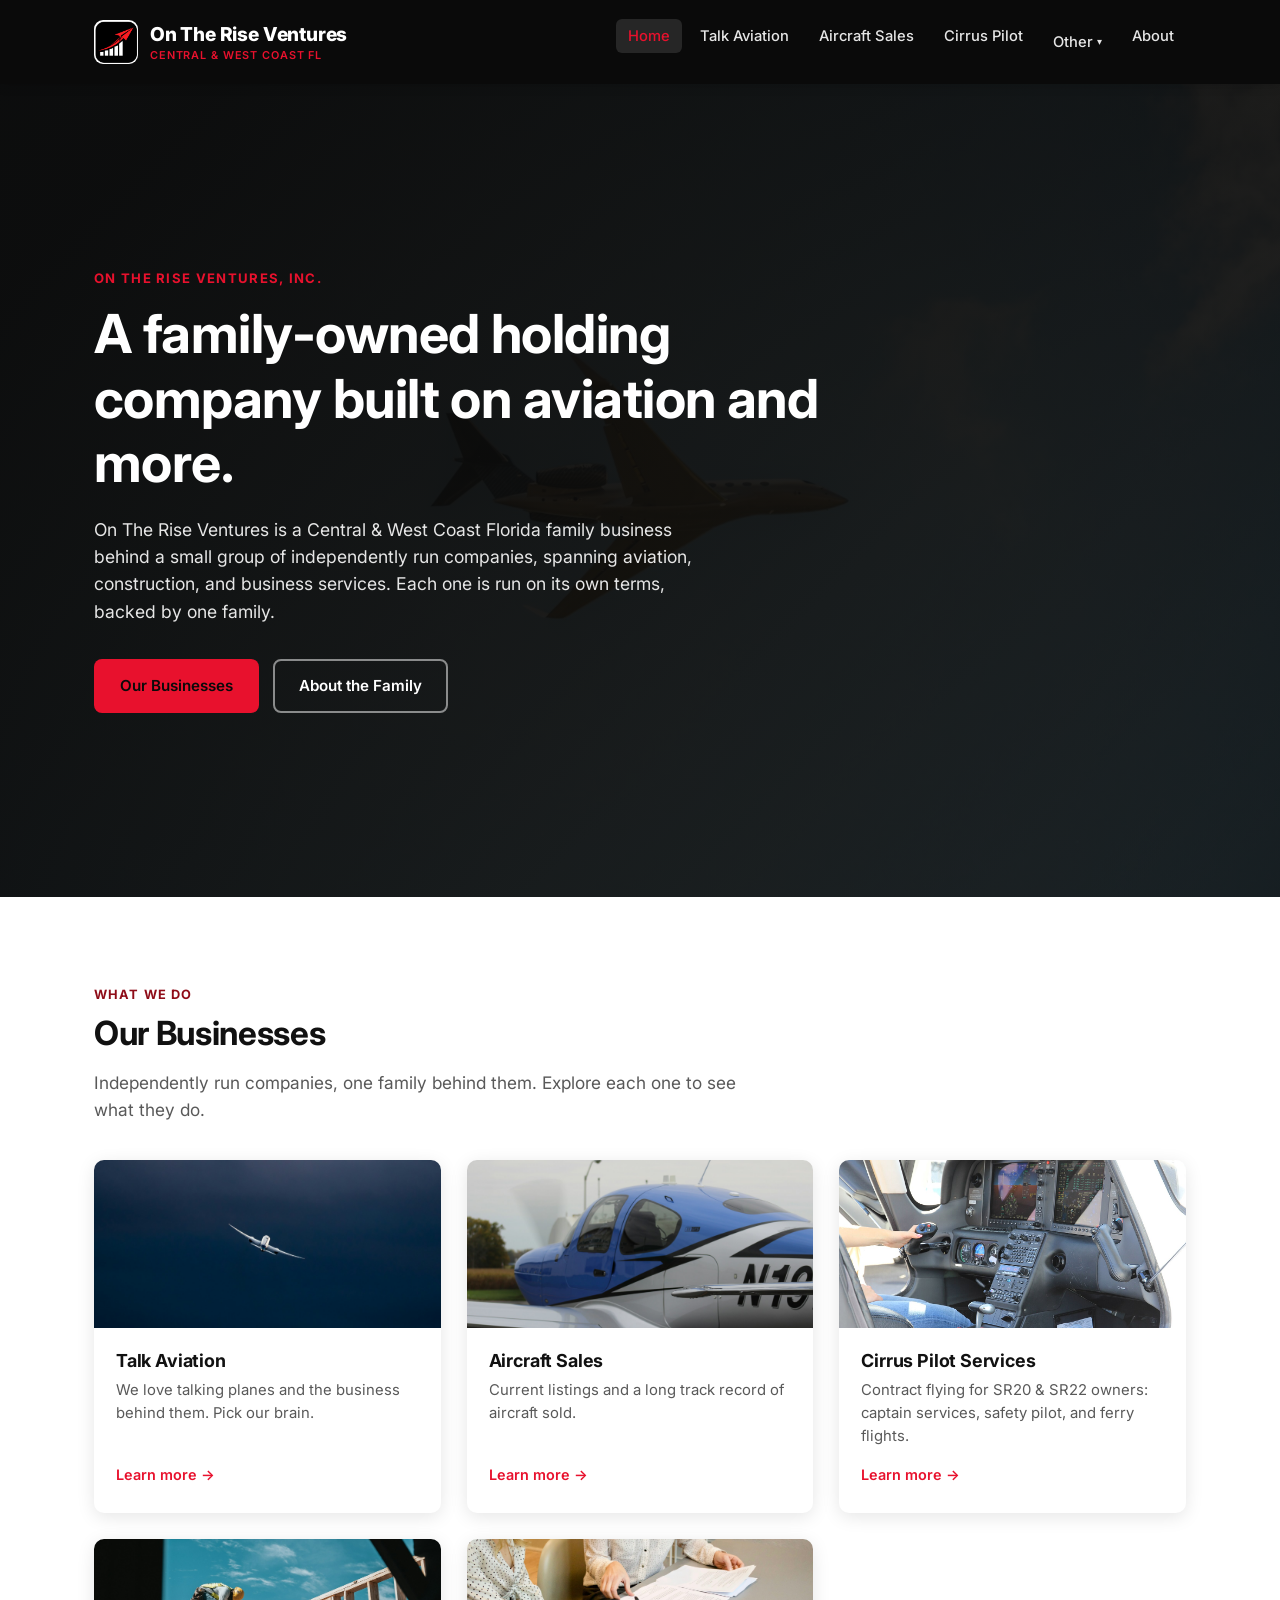
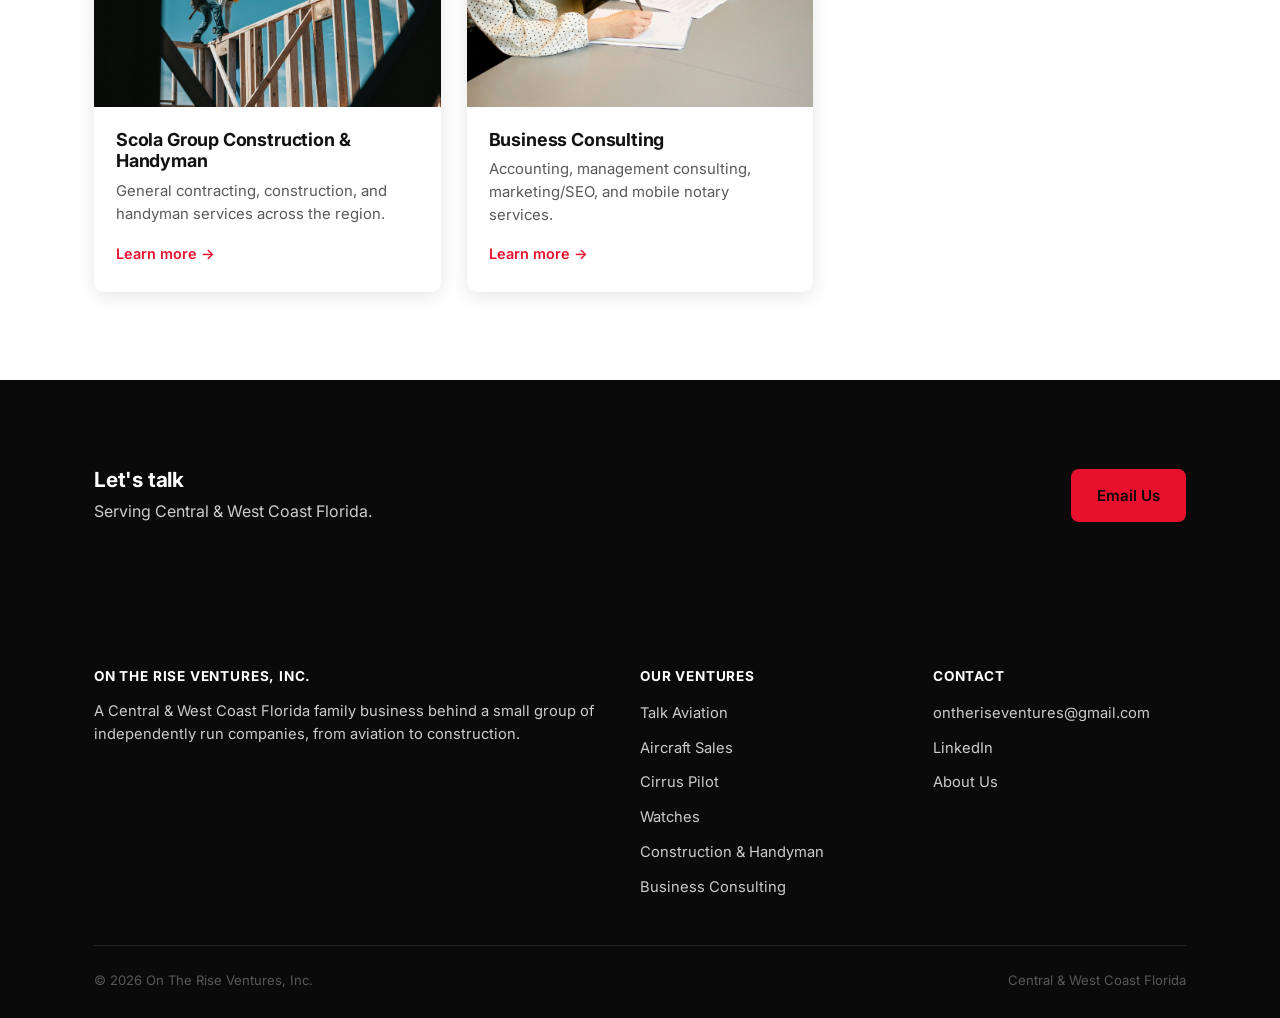
==== commit bc6d2f9a: "Remove the pre-launch password gate Site is going public: dropped the overlay markup, script, and st" ====
--- a/index.html
+++ b/index.html
@@ -12,34 +12,6 @@
 <link rel="icon" href="/assets/images/logo.png" type="image/png">
 </head>
 <body>
-<div id="otrv-gate" class="otrv-gate">
-  <form id="otrv-gate-form" class="otrv-gate-box">
-    <div class="otrv-gate-title">On The Rise Ventures</div>
-    <div class="otrv-gate-sub">This site isn't public yet. Enter the password to continue.</div>
-    <input id="otrv-gate-input" type="password" autocomplete="off" placeholder="Password">
-    <button type="submit" class="btn btn-primary">Enter</button>
-    <div id="otrv-gate-error" class="otrv-gate-error">Incorrect password.</div>
-  </form>
-</div>
-<script>
-(function () {
-  var gate = document.getElementById('otrv-gate');
-  if (localStorage.getItem('otrv_unlocked') === '1') {
-    gate.style.display = 'none';
-    return;
-  }
-  document.getElementById('otrv-gate-form').addEventListener('submit', function (e) {
-    e.preventDefault();
-    var val = document.getElementById('otrv-gate-input').value;
-    if (val === '0228') {
-      localStorage.setItem('otrv_unlocked', '1');
-      gate.style.display = 'none';
-    } else {
-      document.getElementById('otrv-gate-error').style.visibility = 'visible';
-    }
-  });
-})();
-</script>
 
 <header class="site-header">
   <div class="container">
--- a/assets/css/style.css
+++ b/assets/css/style.css
@@ -465,38 +465,3 @@
 .text-center { text-align: center; }
 .mx-auto { margin-left: auto; margin-right: auto; }
 
-/* ===== Pre-launch gate ===== */
-.otrv-gate {
-  position: fixed;
-  inset: 0;
-  z-index: 99999;
-  background: var(--navy-900);
-  color: var(--white);
-  display: flex;
-  align-items: center;
-  justify-content: center;
-  padding: 24px;
-}
-.otrv-gate-box { text-align: center; max-width: 320px; }
-.otrv-gate-title { font-weight: 800; font-size: 1.3rem; margin-bottom: 6px; }
-.otrv-gate-sub { color: var(--gray-300); font-size: 0.9rem; margin-bottom: 20px; }
-.otrv-gate-box input {
-  width: 100%;
-  padding: 12px 14px;
-  border-radius: 8px;
-  border: 1px solid var(--navy-700);
-  background: var(--navy-800);
-  color: var(--white);
-  font-size: 1rem;
-  text-align: center;
-}
-.otrv-gate-box button {
-  margin-top: 14px;
-  width: 100%;
-}
-.otrv-gate-error {
-  color: var(--amber-500);
-  margin-top: 10px;
-  font-size: 0.85rem;
-  visibility: hidden;
-}
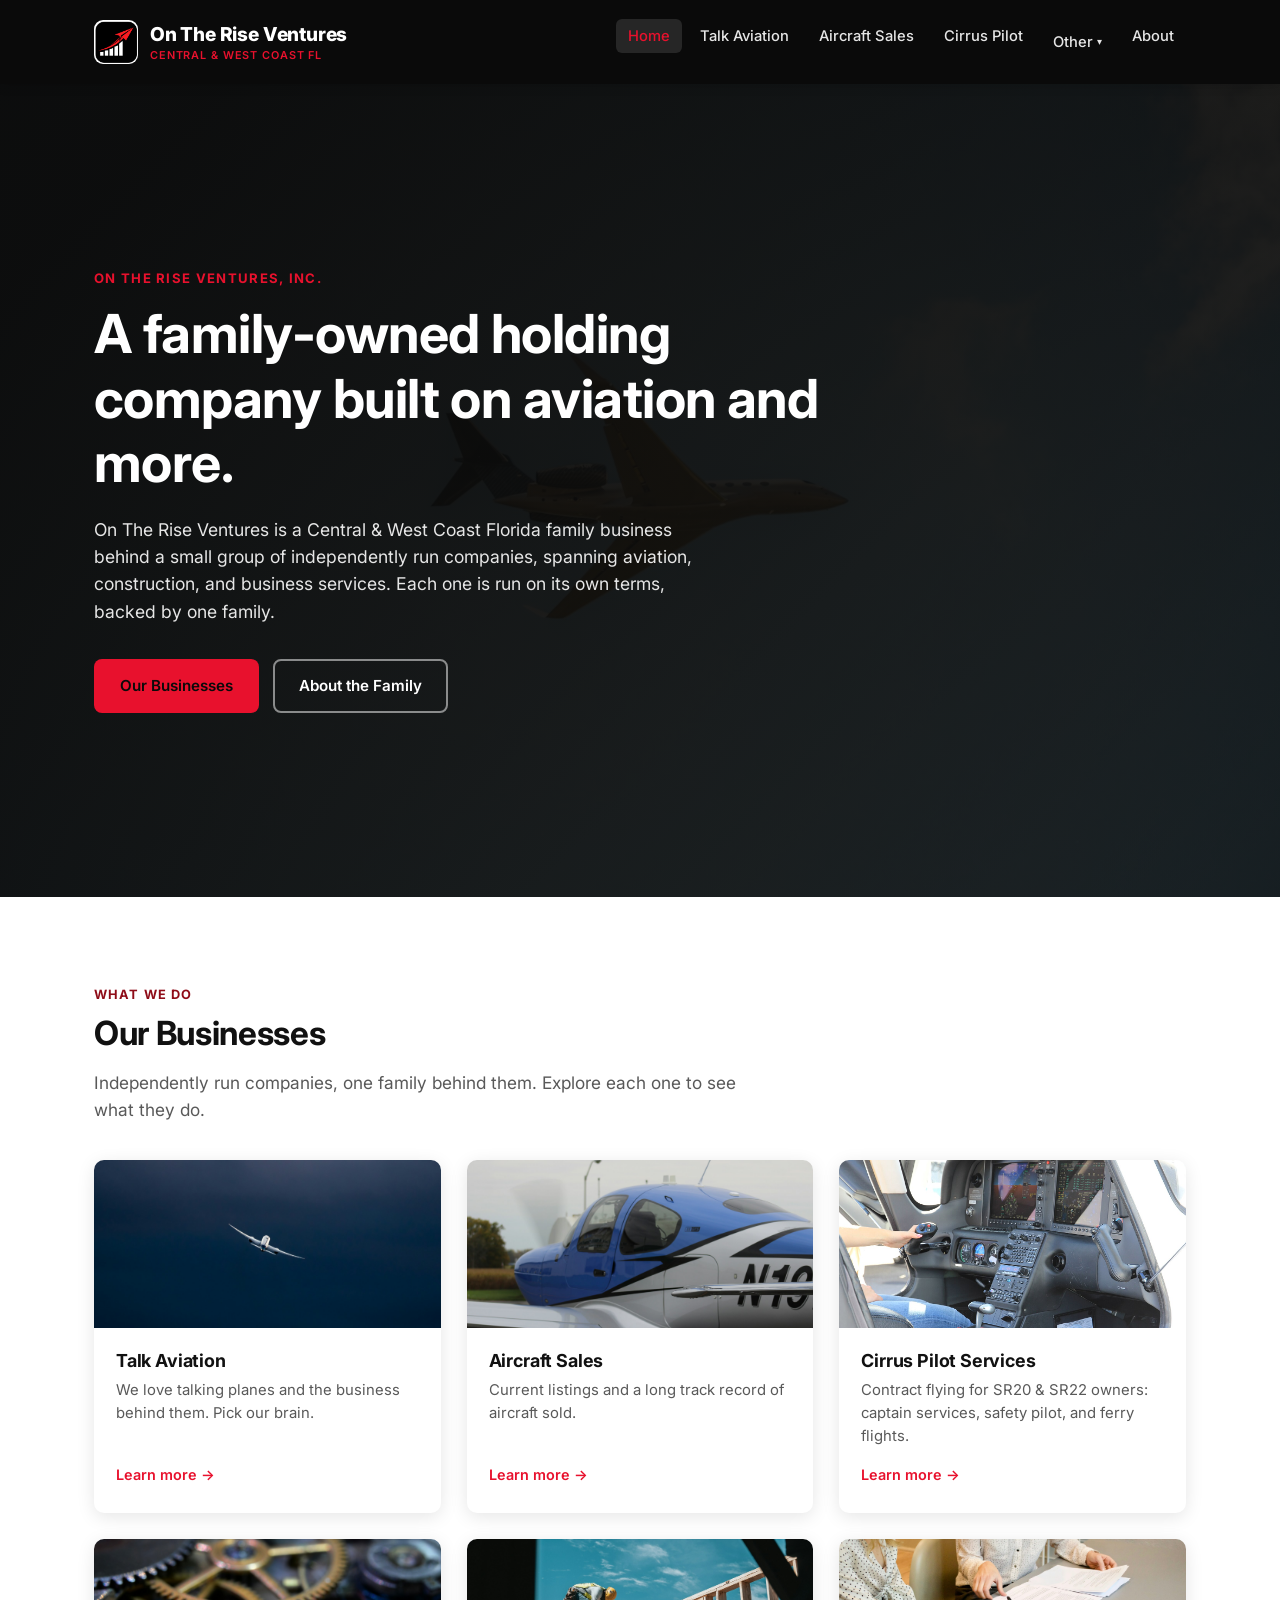
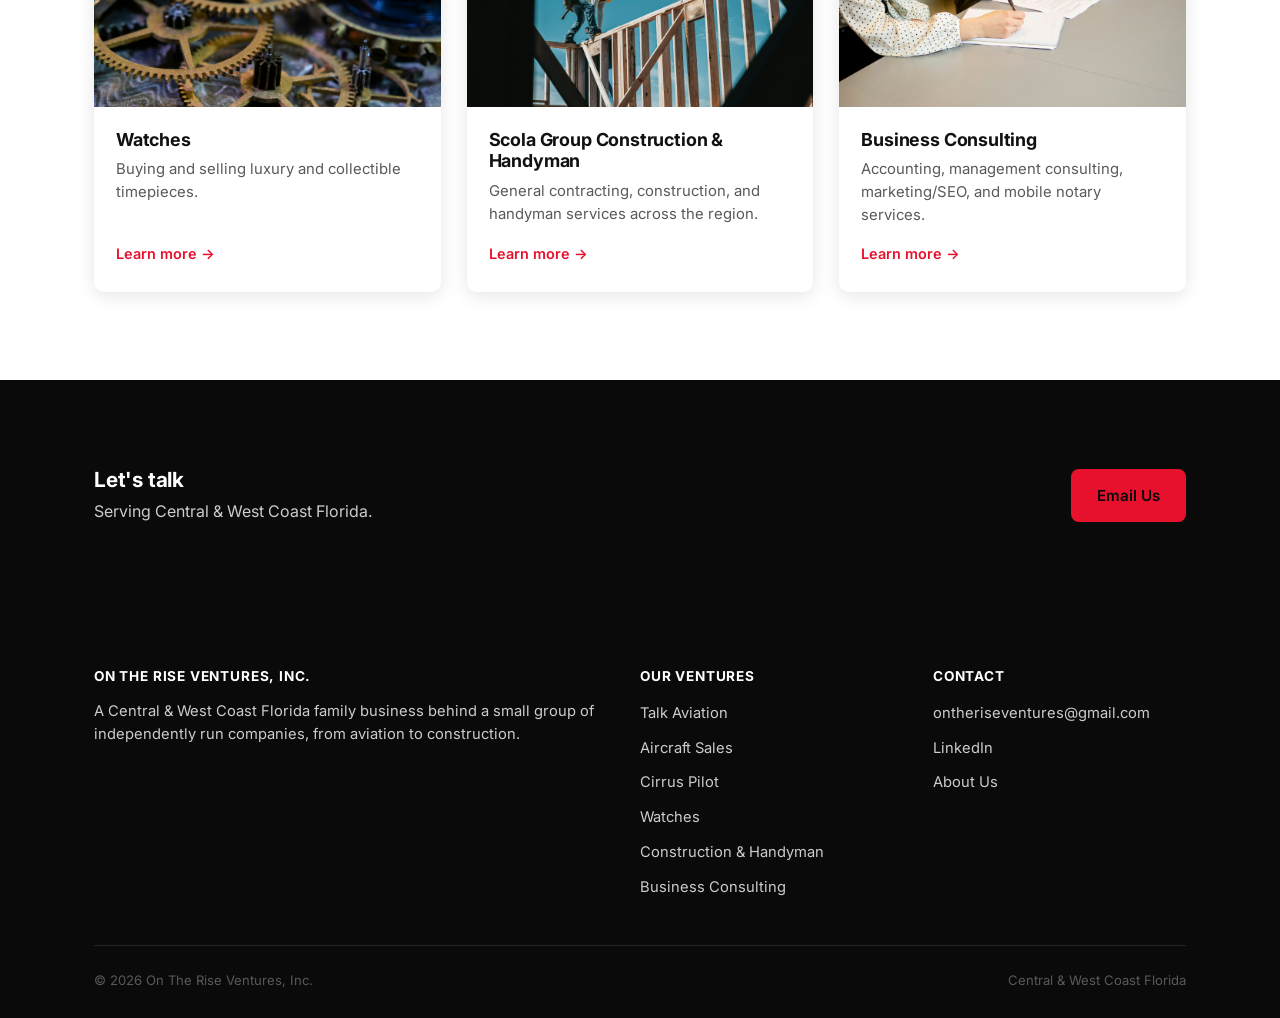
==== commit e560c9ae: "Put the Watches tile back on the homepage grid Six tiles again, so the grid fills evenly.  Co-Author" ====
--- a/index.html
+++ b/index.html
@@ -90,6 +90,14 @@
           <span class="biz-card-link">Learn more &rarr;</span>
         </div>
       </a>
+      <a class="biz-card" href="/watches.html">
+        <div class="biz-card-img"><img src="/assets/images/watches.jpg" alt="Close-up of a luxury watch movement"></div>
+        <div class="biz-card-body">
+          <h3>Watches</h3>
+          <p>Buying and selling luxury and collectible timepieces.</p>
+          <span class="biz-card-link">Learn more &rarr;</span>
+        </div>
+      </a>
       <a class="biz-card" href="/construction.html">
         <div class="biz-card-img"><img src="/assets/images/construction.jpg" alt="Framer working on a residential construction site"></div>
         <div class="biz-card-body">
